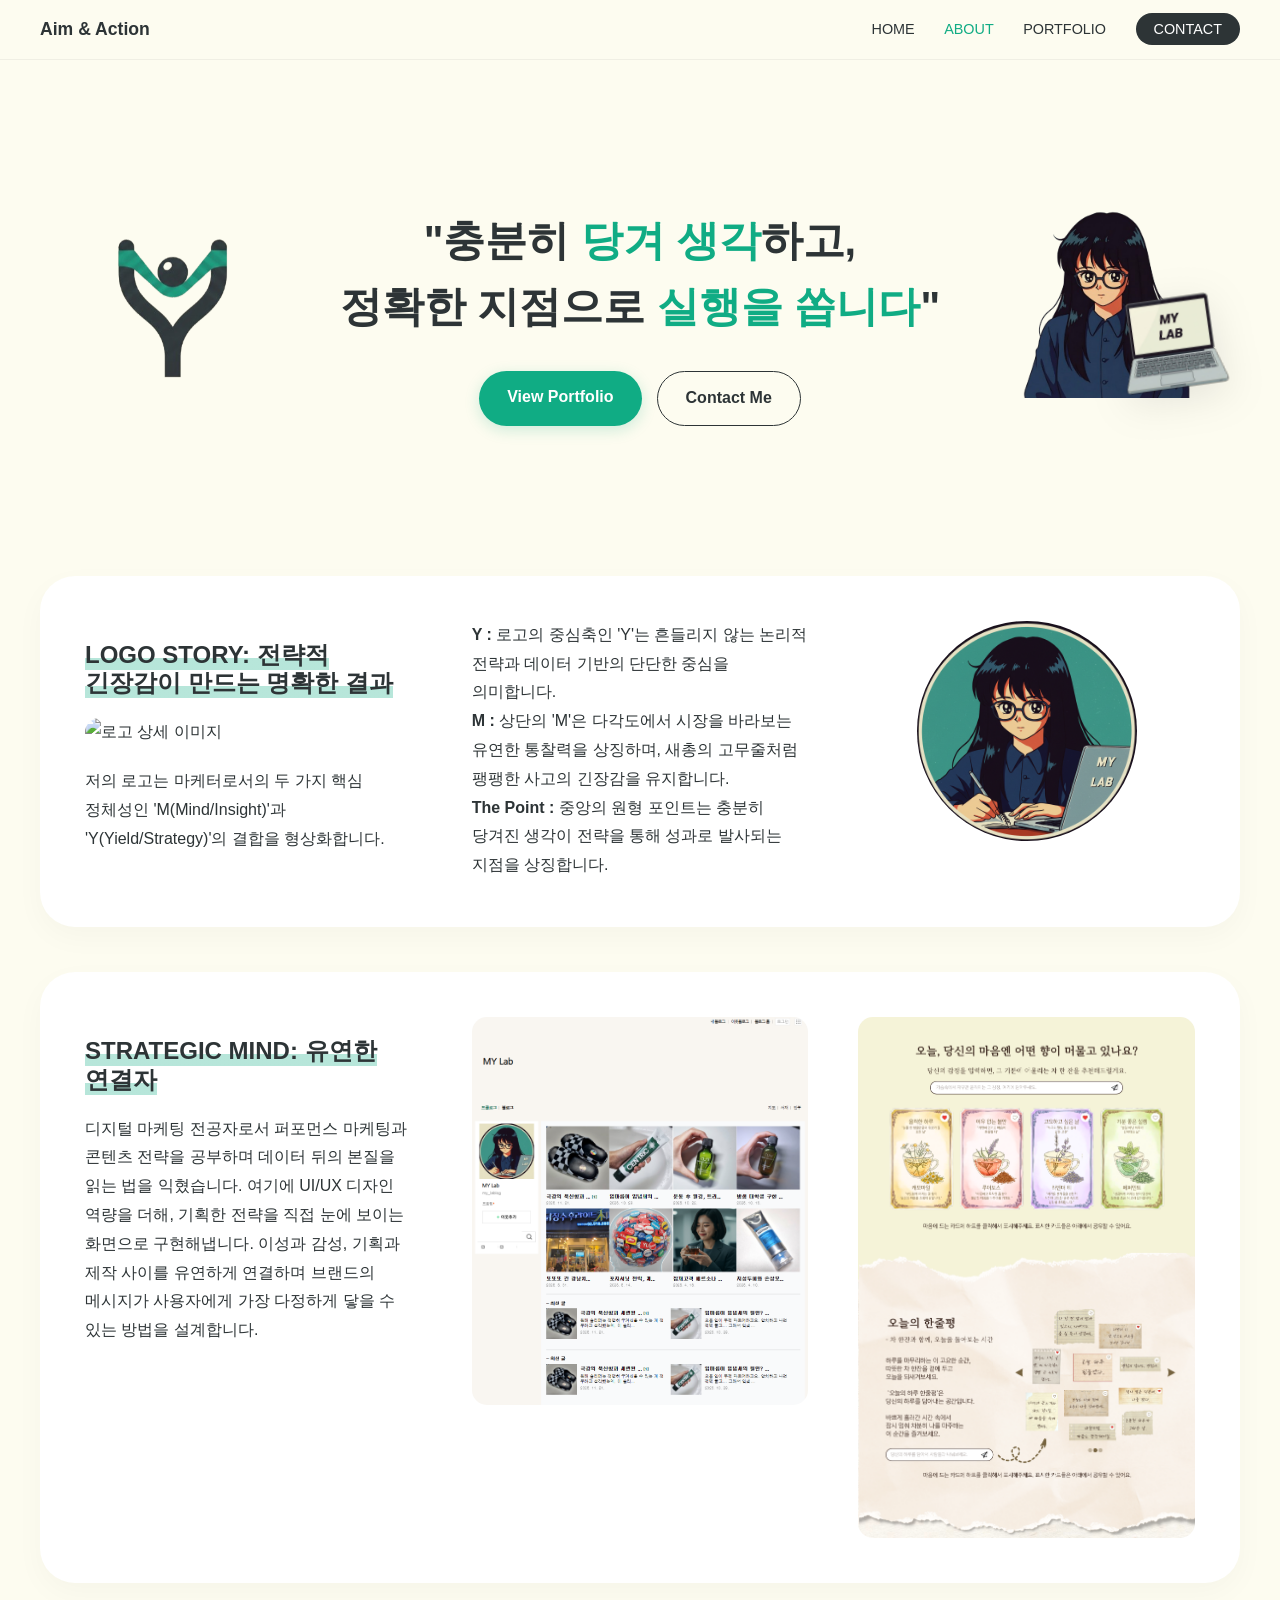
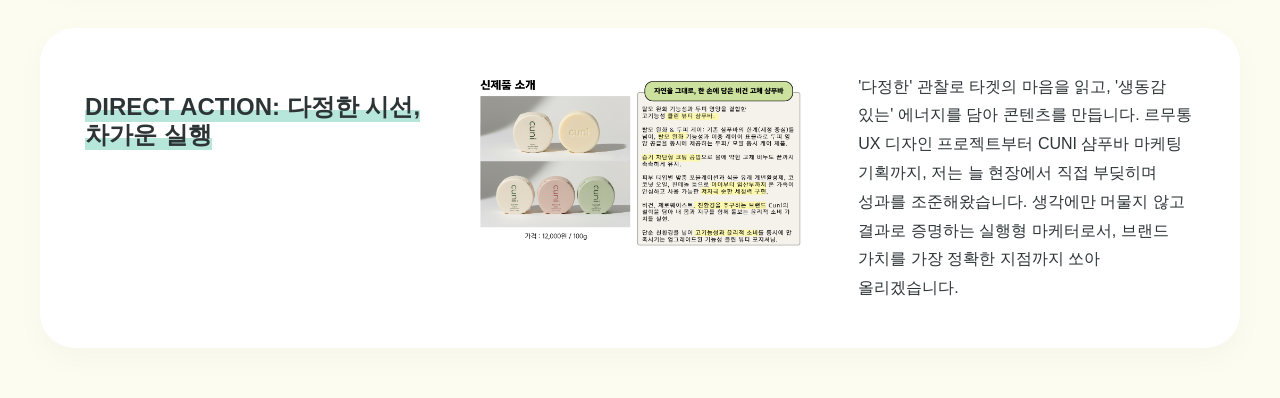
==== index.html @ 7dc122f6 "Add files via upload" ====
<!DOCTYPE html>
<html lang="ko">
<head>
    <meta charset="UTF-8">
    <meta name="viewport" content="width=device-width, initial-scale=1.0">
    <title>About | Aim & Action</title>
    <!-- Gmarket Sans & Pretendard 폰트 -->
    <link rel="stylesheet" as="style" crossorigin href="https://cdn.jsdelivr.net/gh/orioncactus/pretendard@v1.3.9/dist/web/static/pretendard.css" />
    <link href="css/style.css" rel="stylesheet">
</head>
<body>
    <div class="container">
        <!-- 상단 네비게이션: 정미연 님의 요청대로 로직 수정 -->
        <nav class="top-nav">
            <div class="nav-inner">
                <!-- 로고는 추후 메인페이지(index.html)와 연결 -->
                <a href="index.html" class="nav-logo">Aim & Action</a>
                <div class="nav-links">
                    <a href="index.html">HOME</a>
                    <a href="about.html" class="active">ABOUT</a> <!-- ABOUT 클릭 시 이 페이지로 연결 -->
                    <a href="#">PORTFOLIO</a>
                    <a href="#" class="nav-btn">CONTACT</a>
                </div>
            </div>
        </nav>

        <!-- 히어로 섹션: 2줄 구성 및 페르소나 박스 적용 -->
        <header class="hero-section">
            <div class="hero-inner">
                <div class="logo-area">
                    <img src="img/slingshot_logo.png" alt="Aim & Action Logo" class="shiny-logo">
                </div>
                
                <div class="main-copy">
                    <h1>
                        "충분히 <span class="point-color">당겨 생각</span>하고,<br>
                        정확한 지점으로 <span class="point-color nowrap">실행을 쏩니다</span>"
                    </h1>
                    <div class="hero-btns">
                        <a href="#" class="btn-primary">View Portfolio</a>
                        <a href="#" class="btn-secondary">Contact Me</a>
                    </div>
                </div>

                <div class="character-area">
                    <!-- 노트북 이탈 방지를 위해 캐릭터와 상자로 묶음 -->
                    <div class="persona-box">
                        <img src="img/my_character.png" alt="정미연 캐릭터" class="main-char">
                        <img src="img/my_lab_laptop.png" alt="MY Lab 노트북" class="laptop-deco wiggle-laptop">
                    </div>
                </div>
            </div>
        </header>

        <section>
            <div class="inner">
                <!-- 섹션 1: 로고 스토리 -->
                <div class="about-me">
                    <h2 class="logo"><span class="highlight">LOGO STORY: 전략적 긴장감이 만드는 명확한 결과</span></h2>
                    <img src="img/logo_detail.png" alt="로고 상세 이미지">
                    <p>
                        저의 로고는 마케터로서의 두 가지 핵심 정체성인 'M(Mind/Insight)'과 'Y(Yield/Strategy)'의 결합을 형상화합니다.<br><br>
                        <strong>Y :</strong> 로고의 중심축인 'Y'는 흔들리지 않는 논리적 전략과 데이터 기반의 단단한 중심을 의미합니다.<br>
                        <strong>M :</strong> 상단의 'M'은 다각도에서 시장을 바라보는 유연한 통찰력을 상징하며, 새총의 고무줄처럼 팽팽한 사고의 긴장감을 유지합니다.<br>
                        <strong>The Point :</strong> 중앙의 원형 포인트는 충분히 당겨진 생각이 전략을 통해 성과로 발사되는 지점을 상징합니다.
                    </p>
                    <img src="img/profileImage.png" alt="MIYEON JUNG" class="profile-round"> <!-- -->
                </div>

                <!-- 섹션 2: 직무 역량 -->
                <div class="about-me">
                    <h2 class="Strategy"><span class="highlight">STRATEGIC MIND: 유연한 연결자</span></h2>
                    <p>
                        디지털 마케팅 전공자로서 퍼포먼스 마케팅과 콘텐츠 전략을 공부하며 데이터 뒤의 본질을 읽는 법을 익혔습니다. 
                        여기에 UI/UX 디자인 역량을 더해, 기획한 전략을 직접 눈에 보이는 화면으로 구현해냅니다. 
                        이성과 감성, 기획과 제작 사이를 유연하게 연결하며 브랜드의 메시지가 사용자에게 가장 다정하게 닿을 수 있는 방법을 설계합니다.
                    </p>
                    <img src="img/marketing_work1.png" alt="마케팅 데이터 분석">
                    <img src="img/marketing_work2.png" alt="UI/UX 디자인 작업물">
                </div>

                <!-- 섹션 3: 실행형 마케터 -->
                <div class="about-me">
                    <h2 class="Action"><span class="highlight">DIRECT ACTION: 다정한 시선, 차가운 실행</span></h2>
                    <img src="img/action_illust.png" alt="실행형 마케터 이미지">
                    <p>
                        '다정한' 관찰로 타겟의 마음을 읽고, '생동감 있는' 에너지를 담아 콘텐츠를 만듭니다. 
                        르무통 UX 디자인 프로젝트부터 CUNI 샴푸바 마케팅 기획까지, 저는 늘 현장에서 직접 부딪히며 성과를 조준해왔습니다. 
                        생각에만 머물지 않고 결과로 증명하는 실행형 마케터로서, 브랜드 가치를 가장 정확한 지점까지 쏘아 올리겠습니다.
                    </p>
                </div>
            </div>
        </section>
    </div>
</body>
</html>
---- css/style.css ----
@charset "utf-8";

/* 폰트 및 컬러 변수 설정 */
:root {
    --warm-cream: #FDFCF0;
    --deep-obsidian: #2D3436;
    --deep-teal: #10AC84;
}

body {
    margin: 0;
    font-family: 'Pretendard', sans-serif;
    font-size: 1rem;
    line-height: 1.8rem;
    color: var(--deep-obsidian);
    background-color: var(--warm-cream);
    word-break: keep-all;
}

/* 상단 네비게이션 */
.top-nav {
    width: 100%;
    background-color: rgba(253, 252, 240, 0.9);
    backdrop-filter: blur(10px);
    position: fixed;
    top: 0;
    z-index: 100;
    padding: 15px 0;
    border-bottom: 1px solid rgba(0,0,0,0.05);
}

.nav-inner {
    max-width: 1200px;
    margin: auto;
    display: flex;
    justify-content: space-between;
    align-items: center;
    padding: 0 20px;
}

.nav-logo {
    font-family: 'GmarketSansMedium', sans-serif;
    font-weight: bold;
    font-size: 1.1rem;
    color: var(--deep-obsidian);
    text-decoration: none;
}

.nav-links a {
    text-decoration: none;
    color: var(--deep-obsidian);
    margin-left: 25px;
    font-size: 0.9rem;
    font-weight: 500;
}

.nav-links a:hover, .nav-links a.active { color: var(--deep-teal); }

.nav-btn {
    background-color: var(--deep-obsidian);
    color: #fff !important;
    padding: 8px 18px;
    border-radius: 50px;
}

/* 히어로 섹션 */
.hero-section {
    padding: 180px 0 100px;
    background-color: var(--warm-cream);
}

.hero-inner {
    max-width: 1200px;
    margin: auto;
    display: flex;
    align-items: center;
    justify-content: space-around;
}

.main-copy h1 {
    font-family: 'GmarketSansMedium', sans-serif;
    font-size: 2.6rem; 
    color: var(--deep-obsidian);
    line-height: 1.6;
    margin-bottom: 30px;
    text-align: center;
}

.point-color { color: var(--deep-teal); font-weight: 700; }
.nowrap { white-space: nowrap; }

/* 히어로 버튼 */
.hero-btns { display: flex; justify-content: center; gap: 15px; }
.btn-primary { background-color: var(--deep-teal); color: #fff; padding: 12px 28px; border-radius: 50px; text-decoration: none; font-weight: 600; box-shadow: 0 4px 15px rgba(16, 172, 132, 0.2); transition: 0.3s; }
.btn-primary:hover { transform: translateY(-3px); }
.btn-secondary { border: 1px solid var(--deep-obsidian); color: var(--deep-obsidian); padding: 12px 28px; border-radius: 50px; text-decoration: none; font-weight: 600; transition: 0.3s; }
.btn-secondary:hover { background-color: var(--deep-obsidian); color: #fff; }

/* 로고 반짝임 */
.shiny-logo { width: 200px; animation: shine 3s infinite ease-in-out; }
@keyframes shine {
    0%, 100% { filter: brightness(1) drop-shadow(0 0 0 rgba(16, 172, 132, 0)); }
    50% { filter: brightness(1.15) drop-shadow(0 0 12px rgba(16, 172, 132, 0.4)); }
}

/* 캐릭터 & 노트북 페르소나 박스 (이탈 방지) */
.persona-box {
    position: relative;
    display: inline-block;
}

.main-char {
    width: 200px;
    position: relative;
    z-index: 1;
    animation: float 3s infinite ease-in-out;
}

.laptop-deco {
    width: 120px;
    position: absolute;
    bottom: 5px;
    right: -25px; /* 캐릭터 기준 위치 고정 */
    z-index: 2; /* 캐릭터보다 앞으로 */
    transform: rotate(-8deg);
    filter: drop-shadow(0 10px 20px rgba(0,0,0,0.1));
}

.wiggle-laptop { animation: wiggle 2s infinite ease-in-out; }

@keyframes wiggle {
    0%, 100% { transform: rotate(-8deg) translateX(0); }
    25% { transform: rotate(-6deg) translateX(3px); }
    75% { transform: rotate(-10deg) translateX(-3px); }
}

@keyframes float {
    0%, 100% { transform: translateY(0); }
    50% { transform: translateY(-8px); }
}

/* 본문 영역 */
section .inner { max-width: 1200px; margin: 50px auto; padding: 0 20px; }
section .inner .about-me {
    background-color: #ffffff;
    padding: 45px;
    margin-bottom: 45px;
    border-radius: 35px;
    box-shadow: 0 10px 30px rgba(0,0,0,0.03);
    column-count: 3;
    column-gap: 50px;
    column-fill: balance;
}

section .inner .about-me h2 .highlight {
    display: inline;
    background: linear-gradient(180deg, transparent 60%, rgba(16, 172, 132, 0.3) 60%);
    box-decoration-break: clone;
    -webkit-box-decoration-break: clone;
    padding: 2px 0;
}

section .inner .about-me img { width: 100%; display: block; margin-bottom: 20px; border-radius: 15px; break-inside: avoid; transition: 0.3s; }
section .inner .about-me img:hover { transform: translateY(-5px); }
.profile-round { border-radius: 50% !important; width: 220px !important; margin: auto; display: block; }

/* 반응형 */
@media(max-width: 1024px) {
    .hero-inner { flex-direction: column; text-align: center; gap: 40px; }
    .nav-links { display: none; }
    section .inner .about-me { column-count: 2; }
    .main-copy h1 { font-size: 2rem; }
}
@media(max-width: 768px) { section .inner .about-me { column-count: 1; } }
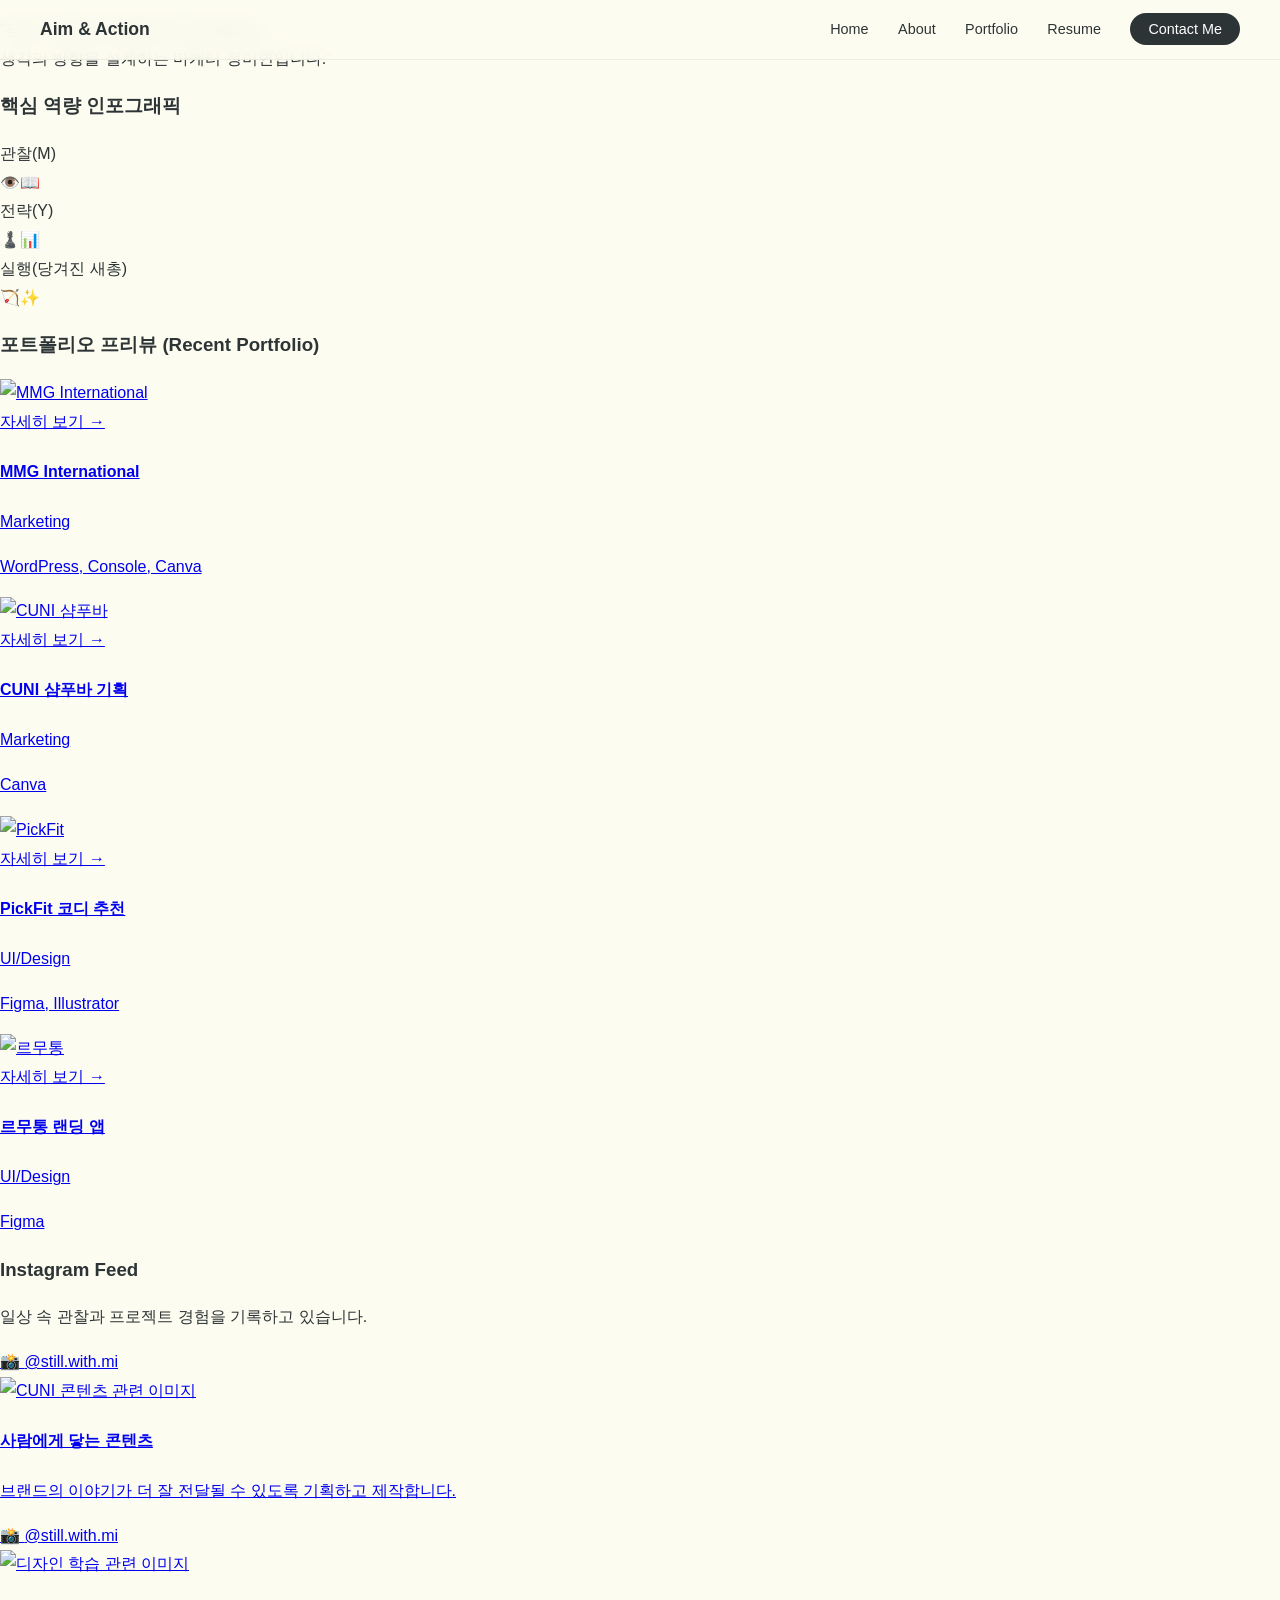
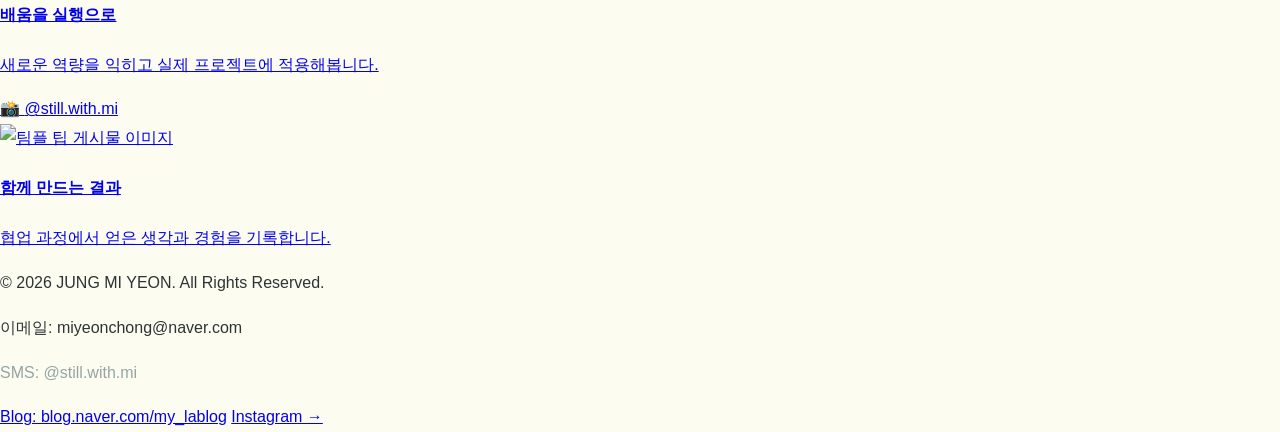
==== commit 7f118443: "Update index.html" ====
--- a/index.html
+++ b/index.html
@@ -3,94 +3,193 @@
 <head>
     <meta charset="UTF-8">
     <meta name="viewport" content="width=device-width, initial-scale=1.0">
-    <title>About | Aim & Action</title>
-    <!-- Gmarket Sans & Pretendard 폰트 -->
+    <title>Home | Aim & Action</title>
     <link rel="stylesheet" as="style" crossorigin href="https://cdn.jsdelivr.net/gh/orioncactus/pretendard@v1.3.9/dist/web/static/pretendard.css" />
     <link href="css/style.css" rel="stylesheet">
 </head>
 <body>
     <div class="container">
-        <!-- 상단 네비게이션: 정미연 님의 요청대로 로직 수정 -->
-        <nav class="top-nav">
-            <div class="nav-inner">
-                <!-- 로고는 추후 메인페이지(index.html)와 연결 -->
-                <a href="index.html" class="nav-logo">Aim & Action</a>
-                <div class="nav-links">
-                    <a href="index.html">HOME</a>
-                    <a href="about.html" class="active">ABOUT</a> <!-- ABOUT 클릭 시 이 페이지로 연결 -->
-                    <a href="#">PORTFOLIO</a>
-                    <a href="#" class="nav-btn">CONTACT</a>
+        <!-- 글로벌 헤더 (독립 페이지 연결형 GNB) -->
+        <header class="global-header">
+            <nav class="top-nav">
+                <div class="nav-inner">
+                    <a href="index.html" class="nav-logo">Aim & Action</a>
+                    <!-- 수정된 내비게이션 바 링크 구조 -->
+                    <div class="nav-links">
+                        <a href="index.html">Home</a>
+                        <a href="about.html">About</a>
+                        <!-- [수정] 메인 앵커를 떼어내고 독립 포트폴리오 아카이브 페이지로 정밀 유도 -->
+                        <a href="portfolio.html">Portfolio</a>
+                        <a href="resume.html">Resume</a>
+                        <a href="https://www.instagram.com/still.with.mi/" target="_blank" class="nav-btn">Contact Me</a>
+                    </div>
                 </div>
+            </nav>
+        </header>
+
+        <!-- 3D 입체 조준경 히어로 섹션 -->
+        <section class="main-hero">
+            <div class="bg-slingshot-deco">
+                <div class="aim-grid-matrix"></div> 
+                <div class="aim-target-line"></div> 
+                <div class="slingshot-vector"></div> 
+                <div class="focus-glow-point"></div> 
             </div>
-        </nav>
+            
+            <div class="main-hero-inner">
+                <p class="hero-quote">
+                    “깊게 고민하고 <span class="highlight-teal">정확하게</span> 쏘아 올리는,<br>
+                    생각의 <span class="highlight-teal">방향</span>을 <span class="highlight-teal">설계</span>하는 마케터 <span class="highlight-teal">정미연</span>입니다.”
+                </p>
+            </div>
+        </section>
 
-        <!-- 히어로 섹션: 2줄 구성 및 페르소나 박스 적용 -->
-        <header class="hero-section">
-            <div class="hero-inner">
-                <div class="logo-area">
-                    <img src="img/slingshot_logo.png" alt="Aim & Action Logo" class="shiny-logo">
-                </div>
+        <main class="main-sections-wrapper">
+            <div class="inner">
                 
-                <div class="main-copy">
-                    <h1>
-                        "충분히 <span class="point-color">당겨 생각</span>하고,<br>
-                        정확한 지점으로 <span class="point-color nowrap">실행을 쏩니다</span>"
-                    </h1>
-                    <div class="hero-btns">
-                        <a href="#" class="btn-primary">View Portfolio</a>
-                        <a href="#" class="btn-secondary">Contact Me</a>
+                <!-- 핵심 역량 인포그래픽 -->
+                <div class="main-card-section">
+                    <h3 class="section-title">핵심 역량 인포그래픽</h3>
+                    <div class="grid-3-col">
+                        <div class="info-card">
+                            <span class="card-tag">관찰(M)</span>
+                            <div class="card-icon-placeholder">
+                                <img src="img/icon_obs.png" alt="관찰 아이콘" onerror="this.style.display='none'">👁️📖
+                            </div>
+                        </div>
+                        <div class="info-card">
+                            <span class="card-tag">전략(Y)</span>
+                            <div class="card-icon-placeholder">
+                                <img src="img/icon_strat.png" alt="전략 아이콘" onerror="this.style.display='none'">♟️📊
+                            </div>
+                        </div>
+                        <div class="info-card">
+                            <span class="card-tag">실행(당겨진 새총)</span>
+                            <div class="card-icon-placeholder">
+                                <img src="img/icon_act.png" alt="실행 아이콘" onerror="this.style.display='none'">🏹✨
+                            </div>
+                        </div>
                     </div>
                 </div>
 
-                <div class="character-area">
-                    <!-- 노트북 이탈 방지를 위해 캐릭터와 상자로 묶음 -->
-                    <div class="persona-box">
-                        <img src="img/my_character.png" alt="정미연 캐릭터" class="main-char">
-                        <img src="img/my_lab_laptop.png" alt="MY Lab 노트북" class="laptop-deco wiggle-laptop">
+                <div class="main-card-section" id="portfolio">
+                    <h3 class="section-title">포트폴리오 프리뷰 (Recent Portfolio)</h3>
+                    <div class="grid-4-col">
+                        
+                        <a href="portfolio.html" class="portfolio-thumb-card">
+                            <div class="img-box">
+                                <img src="img/portfolio_mmg.png" alt="MMG International">
+                                <div class="hover-overlay"><span class="overlay-keywords">자세히 보기 →</span></div>
+                            </div>
+                            <h4>MMG International</h4>
+                            <span class="work-tag">Marketing</span>
+                            <p class="tool-desc">WordPress, Console, Canva</p>
+                        </a>
+                        
+                        <a href="portfolio.html" class="portfolio-thumb-card">
+                            <div class="img-box">
+                                <img src="img/portfolio_cuni_bar.png" alt="CUNI 샴푸바">
+                                <div class="hover-overlay"><span class="overlay-keywords">자세히 보기 →</span></div>
+                            </div>
+                            <h4>CUNI 샴푸바 기획</h4>
+                            <span class="work-tag">Marketing</span>
+                            <p class="tool-desc">Canva</p>
+                        </a>
+                        
+                        <a href="portfolio.html" class="portfolio-thumb-card">
+                            <div class="img-box">
+                                <img src="img/portfolio_pickfit.png" alt="PickFit">
+                                <div class="hover-overlay"><span class="overlay-keywords">자세히 보기 →</span></div>
+                            </div>
+                            <h4>PickFit 코디 추천</h4>
+                            <span class="work-tag">UI/Design</span>
+                            <p class="tool-desc">Figma, Illustrator</p>
+                        </a>
+                        
+                        <a href="portfolio.html" class="portfolio-thumb-card">
+                            <div class="img-box">
+                                <img src="img/portfolio_lemouton.png" alt="르무통">
+                                <div class="hover-overlay"><span class="overlay-keywords">자세히 보기 →</span></div>
+                            </div>
+                            <h4>르무통 랜딩 앱</h4>
+                            <span class="work-tag">UI/Design</span>
+                            <p class="tool-desc">Figma</p>
+                        </a>
+                    </div>
+                </div>
+
+                <!-- 소셜 상호작용 -->
+                <!-- ==========================================
+                     Instagram Feed (소셜 상호작용 큐레이션)
+                     ========================================== -->
+                <div class="main-card-section instagram-feed-section">
+                    <h3 class="section-title">Instagram Feed</h3>
+                    <p class="section-intro-text">일상 속 관찰과 프로젝트 경험을 기록하고 있습니다.</p>
+                    
+                    <div class="grid-3-col instagram-cards-container">
+                        
+                        <!-- [Card 1] 사람에게 닿는 콘텐츠 -->
+                        <a href="https://www.instagram.com/still.with.mi/" target="_blank" class="instagram-curation-card">
+                            <div class="insta-card-header">
+                                <span class="insta-badge-icon">📸</span>
+                                <span class="insta-user-handle">@still.with.mi</span>
+                            </div>
+                            <div class="insta-img-box">
+                                <img src="img/insta_feed1.png" alt="CUNI 콘텐츠 관련 이미지">
+                            </div>
+                            <div class="insta-card-body">
+                                <h4>사람에게 닿는 콘텐츠</h4>
+                                <p>브랜드의 이야기가 더 잘 전달될 수 있도록 기획하고 제작합니다.</p>
+                            </div>
+                        </a>
+                        
+                        <!-- [Card 2] 배움을 실행으로 -->
+                        <a href="https://www.instagram.com/still.with.mi/" target="_blank" class="instagram-curation-card">
+                            <div class="insta-card-header">
+                                <span class="insta-badge-icon">📸</span>
+                                <span class="insta-user-handle">@still.with.mi</span>
+                            </div>
+                            <div class="insta-img-box">
+                                <img src="img/insta_feed2.png" alt="디자인 학습 관련 이미지">
+                            </div>
+                            <div class="insta-card-body">
+                                <h4>배움을 실행으로</h4>
+                                <p>새로운 역량을 익히고 실제 프로젝트에 적용해봅니다.</p>
+                            </div>
+                        </a>
+                        
+                        <!-- [Card 3] 함께 만드는 결과 -->
+                        <a href="https://www.instagram.com/still.with.mi/" target="_blank" class="instagram-curation-card">
+                            <div class="insta-card-header">
+                                <span class="insta-badge-icon">📸</span>
+                                <span class="insta-user-handle">@still.with.mi</span>
+                            </div>
+                            <div class="insta-img-box">
+                                <img src="img/insta_feed3.png" alt="팀플 팁 게시물 이미지">
+                            </div>
+                            <div class="insta-card-body">
+                                <h4>함께 만드는 결과</h4>
+                                <p>협업 과정에서 얻은 생각과 경험을 기록합니다.</p>
+                            </div>
+                        </a>
+                        
                     </div>
                 </div>
             </div>
-        </header>
-
-        <section>
-            <div class="inner">
-                <!-- 섹션 1: 로고 스토리 -->
-                <div class="about-me">
-                    <h2 class="logo"><span class="highlight">LOGO STORY: 전략적 긴장감이 만드는 명확한 결과</span></h2>
-                    <img src="img/logo_detail.png" alt="로고 상세 이미지">
-                    <p>
-                        저의 로고는 마케터로서의 두 가지 핵심 정체성인 'M(Mind/Insight)'과 'Y(Yield/Strategy)'의 결합을 형상화합니다.<br><br>
-                        <strong>Y :</strong> 로고의 중심축인 'Y'는 흔들리지 않는 논리적 전략과 데이터 기반의 단단한 중심을 의미합니다.<br>
-                        <strong>M :</strong> 상단의 'M'은 다각도에서 시장을 바라보는 유연한 통찰력을 상징하며, 새총의 고무줄처럼 팽팽한 사고의 긴장감을 유지합니다.<br>
-                        <strong>The Point :</strong> 중앙의 원형 포인트는 충분히 당겨진 생각이 전략을 통해 성과로 발사되는 지점을 상징합니다.
-                    </p>
-                    <img src="img/profileImage.png" alt="MIYEON JUNG" class="profile-round"> <!-- -->
+        <!-- 글로벌 푸터 -->
+        <footer class="global-footer" id="footer">
+            <div class="footer-inner">
+                <div class="footer-info">
+                    <p class="copyright">&copy; 2026 JUNG MI YEON. All Rights Reserved.</p>
+                    <p class="email-text">이메일: miyeonchong@naver.com</p>
+                    <p class="email-text" style="margin-top: 4px; color: #95a5a6;">SMS: @still.with.mi</p>
                 </div>
-
-                <!-- 섹션 2: 직무 역량 -->
-                <div class="about-me">
-                    <h2 class="Strategy"><span class="highlight">STRATEGIC MIND: 유연한 연결자</span></h2>
-                    <p>
-                        디지털 마케팅 전공자로서 퍼포먼스 마케팅과 콘텐츠 전략을 공부하며 데이터 뒤의 본질을 읽는 법을 익혔습니다. 
-                        여기에 UI/UX 디자인 역량을 더해, 기획한 전략을 직접 눈에 보이는 화면으로 구현해냅니다. 
-                        이성과 감성, 기획과 제작 사이를 유연하게 연결하며 브랜드의 메시지가 사용자에게 가장 다정하게 닿을 수 있는 방법을 설계합니다.
-                    </p>
-                    <img src="img/marketing_work1.png" alt="마케팅 데이터 분석">
-                    <img src="img/marketing_work2.png" alt="UI/UX 디자인 작업물">
-                </div>
-
-                <!-- 섹션 3: 실행형 마케터 -->
-                <div class="about-me">
-                    <h2 class="Action"><span class="highlight">DIRECT ACTION: 다정한 시선, 차가운 실행</span></h2>
-                    <img src="img/action_illust.png" alt="실행형 마케터 이미지">
-                    <p>
-                        '다정한' 관찰로 타겟의 마음을 읽고, '생동감 있는' 에너지를 담아 콘텐츠를 만듭니다. 
-                        르무통 UX 디자인 프로젝트부터 CUNI 샴푸바 마케팅 기획까지, 저는 늘 현장에서 직접 부딪히며 성과를 조준해왔습니다. 
-                        생각에만 머물지 않고 결과로 증명하는 실행형 마케터로서, 브랜드 가치를 가장 정확한 지점까지 쏘아 올리겠습니다.
-                    </p>
+                <div class="footer-sns">
+                    <a href="https://blog.naver.com/my_lablog" target="_blank" class="blog-link">Blog: blog.naver.com/my_lablog</a>
+                    <a href="https://www.instagram.com/still.with.mi/" target="_blank" class="instagram-link">Instagram →</a>
                 </div>
             </div>
-        </section>
+        </footer>
     </div>
 </body>
-</html>+</html>
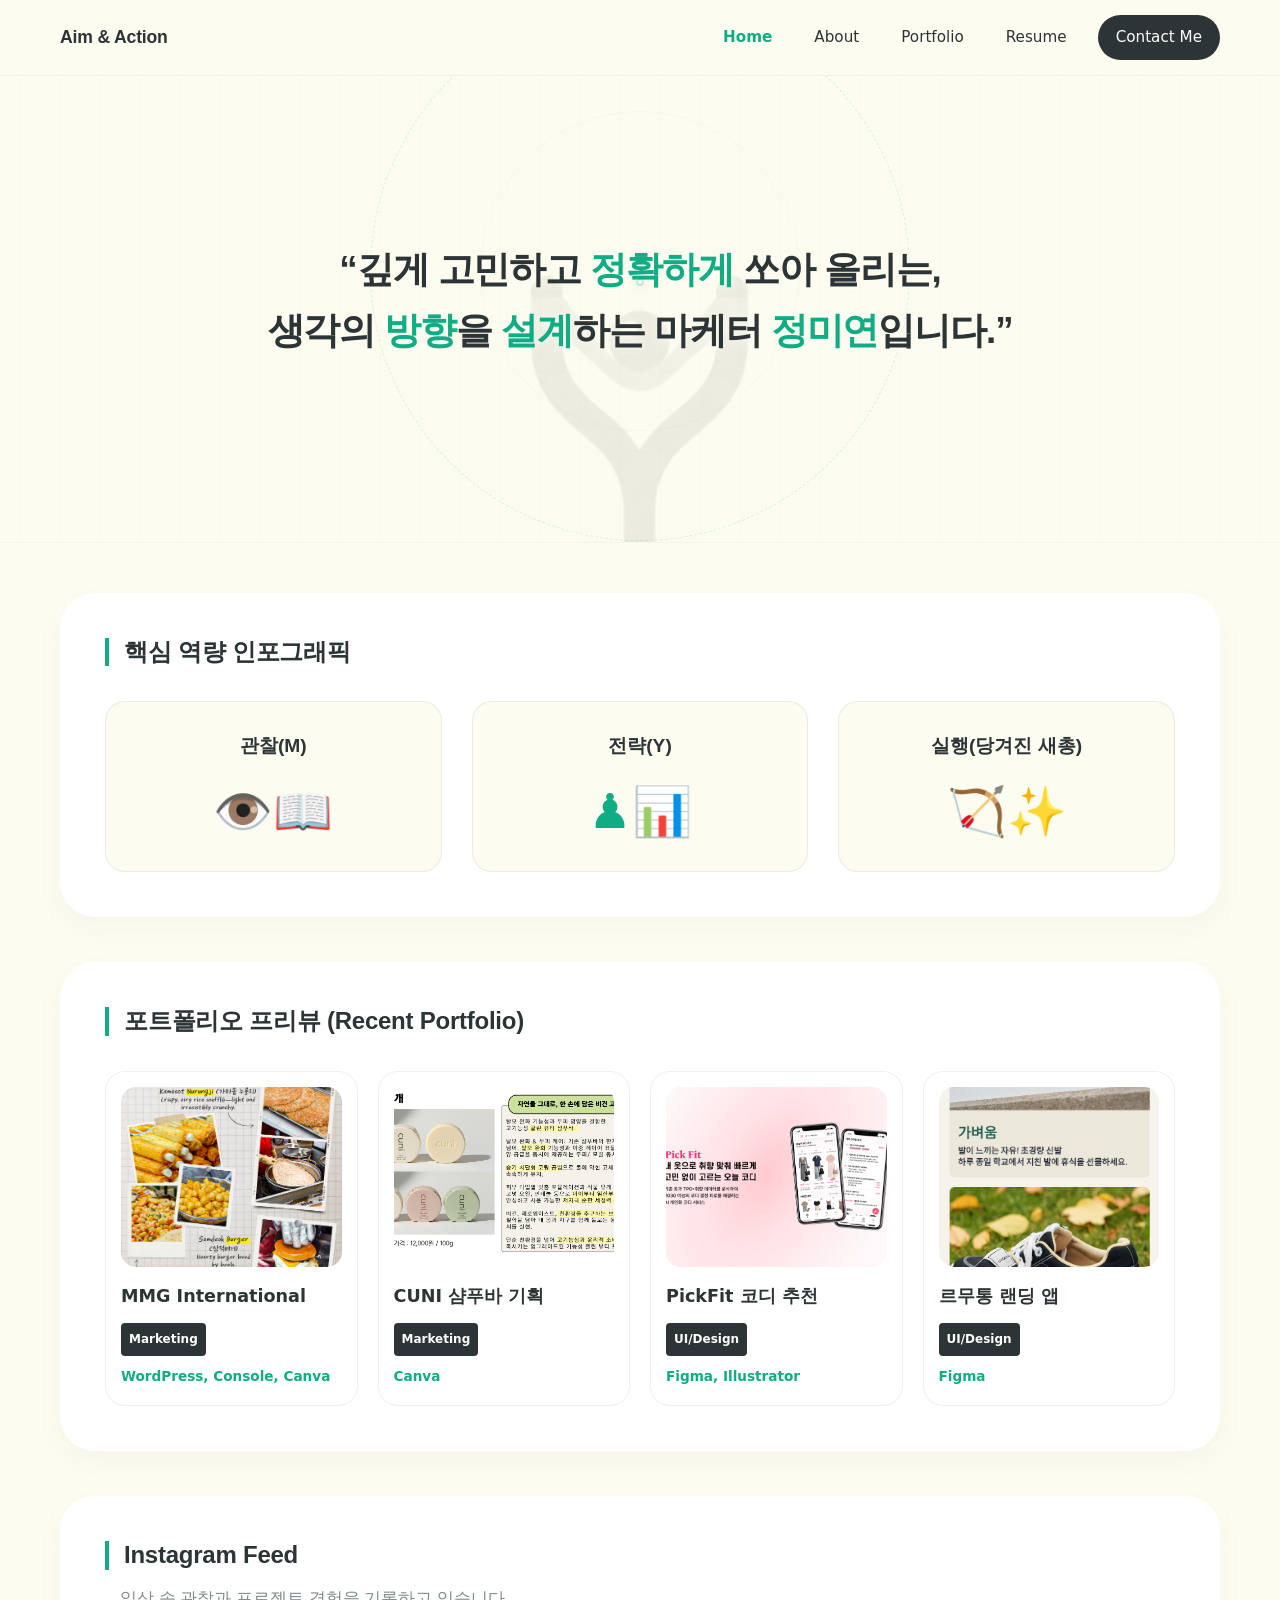
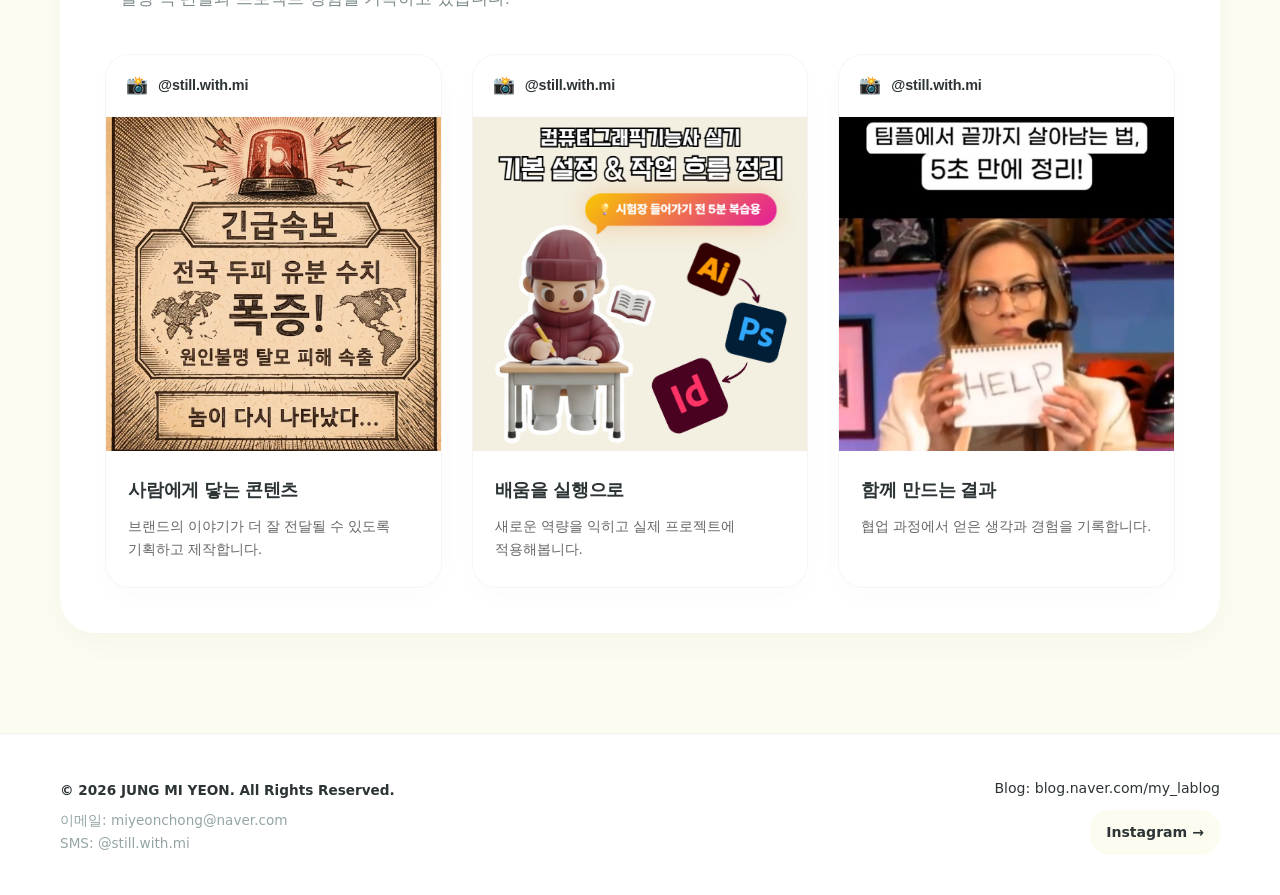
==== commit 8437329d: "Update index.html" ====
--- a/index.html
+++ b/index.html
@@ -16,7 +16,7 @@
                     <a href="index.html" class="nav-logo">Aim & Action</a>
                     <!-- 수정된 내비게이션 바 링크 구조 -->
                     <div class="nav-links">
-                        <a href="index.html">Home</a>
+                        <a href="index.html"class="active">Home</a>
                         <a href="about.html">About</a>
                         <!-- [수정] 메인 앵커를 떼어내고 독립 포트폴리오 아카이브 페이지로 정밀 유도 -->
                         <a href="portfolio.html">Portfolio</a>
--- a/css/style.css
+++ b/css/style.css
@@ -1,6 +1,36 @@
 @charset "utf-8";
 
-/* 폰트 및 컬러 변수 설정 */
+/* ==========================================
+   웹폰트 브라우저 안전 로드 정의 및 스무스 스크롤 조준
+   ========================================== */
+html {
+    scroll-behavior: smooth; /* GNB 클릭 시 부드럽게 슥 스크롤 되는 트렌디 효과 */
+    overflow-y: scroll; /* 페이지 이동 시 스크롤바 유무로 화면 너비가 덜컹거리는 것 원천 차단 */
+}
+
+/* 글로벌 박스 모델 고정 (페이지 크기 불일치 현상 완벽 버그 해결) */
+html, body {
+    box-sizing: border-box;
+}
+*, *:before, *::after {
+    box-sizing: inherit;
+}
+
+@font-face {
+    font-family: 'GmarketSansMedium';
+    src: url('https://fastly.jsdelivr.net/gh/projectnoonnu/noonfonts_one@1.0/GmarketSansMedium.woff') format('woff');
+    font-weight: 500;
+    font-style: normal;
+}
+
+@font-face {
+    font-family: 'GmarketSansBold';
+    src: url('https://fastly.jsdelivr.net/gh/projectnoonnu/noonfonts_one@1.0/GmarketSansBold.woff') format('woff');
+    font-weight: 800;
+    font-style: normal;
+}
+
+/* 컬러 변수 설정 */
 :root {
     --warm-cream: #FDFCF0;
     --deep-obsidian: #2D3436;
@@ -9,7 +39,7 @@
 
 body {
     margin: 0;
-    font-family: 'Pretendard', sans-serif;
+    font-family: 'Pretendard', -apple-system, BlinkMacSystemFont, system-ui, Roboto, sans-serif;
     font-size: 1rem;
     line-height: 1.8rem;
     color: var(--deep-obsidian);
@@ -17,16 +47,25 @@
     word-break: keep-all;
 }
 
-/* 상단 네비게이션 */
+/* ==========================================
+   공통 상단 네비게이션 바 (ABOUT & MAIN 공통)
+   ========================================== */
+.global-header {
+    width: 100%;
+}
+
 .top-nav {
     width: 100%;
     background-color: rgba(253, 252, 240, 0.9);
     backdrop-filter: blur(10px);
+    -webkit-backdrop-filter: blur(10px);
     position: fixed;
     top: 0;
-    z-index: 100;
+    left: 0;
+    z-index: 1000;
     padding: 15px 0;
-    border-bottom: 1px solid rgba(0,0,0,0.05);
+    border-bottom: 1px solid rgba(0, 0, 0, 0.05);
+    box-sizing: border-box;
 }
 
 .nav-inner {
@@ -36,6 +75,7 @@
     justify-content: space-between;
     align-items: center;
     padding: 0 20px;
+    box-sizing: border-box;
 }
 
 .nav-logo {
@@ -44,26 +84,96 @@
     font-size: 1.1rem;
     color: var(--deep-obsidian);
     text-decoration: none;
+    letter-spacing: -0.01em;
+}
+
+.nav-links {
+    display: flex;
+    align-items: center;
+    gap: 10px;
 }
 
 .nav-links a {
     text-decoration: none;
     color: var(--deep-obsidian);
-    margin-left: 25px;
-    font-size: 0.9rem;
     font-weight: 500;
-}
-
-.nav-links a:hover, .nav-links a.active { color: var(--deep-teal); }
-
-.nav-btn {
+    padding: 8px 16px;
+    font-size: 0.95rem;
+    transition: color 0.3s ease, font-weight 0.2s ease;
+}
+
+.nav-links a:hover, 
+.nav-links a.active { 
+    color: var(--deep-teal); 
+    font-weight: 700;
+}
+
+.nav-links .nav-btn {
     background-color: var(--deep-obsidian);
-    color: #fff !important;
+    color: #ffffff;
     padding: 8px 18px;
     border-radius: 50px;
-}
-
-/* 히어로 섹션 */
+    transition: background-color 0.3s ease, transform 0.2s ease, color 0.3s ease;
+    margin-left: 5px;
+}
+
+.nav-links .nav-btn:hover {
+    background-color: var(--deep-teal);
+    color: #ffffff;
+    transform: translateY(-2px);
+}
+
+/* ==========================================
+   공통 히어로 및 본문 버튼 디자인 시스템
+   ========================================== */
+.hero-btns { 
+    display: flex; 
+    justify-content: center; 
+    gap: 15px; 
+    margin-top: 10px;
+}
+
+.btn-primary, 
+.btn-secondary { 
+    display: inline-block;
+    padding: 12px 28px; 
+    border-radius: 50px; 
+    text-decoration: none !important; 
+    font-weight: 600; 
+    font-size: 0.95rem;
+    transition: all 0.3s cubic-bezier(0.25, 0.46, 0.45, 0.94); 
+    box-sizing: border-box;
+    text-align: center;
+}
+
+.btn-primary { 
+    background-color: var(--deep-teal) !important; 
+    color: #ffffff !important; 
+    box-shadow: 0 4px 15px rgba(16, 172, 132, 0.2); 
+}
+
+.btn-primary:hover { 
+    transform: translateY(-3px); 
+    box-shadow: 0 6px 20px rgba(16, 172, 132, 0.35); 
+    background-color: var(--deep-obsidian) !important; 
+}
+
+.btn-secondary { 
+    border: 1px solid var(--deep-obsidian) !important; 
+    color: var(--deep-obsidian) !important; 
+    background-color: transparent !important;
+}
+
+.btn-secondary:hover { 
+    background-color: var(--deep-obsidian) !important; 
+    color: #ffffff !important; 
+    transform: translateY(-3px);
+    box-shadow: 0 6px 15px rgba(45, 52, 54, 0.1);
+}
+
+/* ==========================================
+   ABOUT 페이지 전용 히어로 섹션 (보존)
+   ========================================== */
 .hero-section {
     padding: 180px 0 100px;
     background-color: var(--warm-cream);
@@ -86,89 +196,1296 @@
     text-align: center;
 }
 
-.point-color { color: var(--deep-teal); font-weight: 700; }
-.nowrap { white-space: nowrap; }
-
-/* 히어로 버튼 */
-.hero-btns { display: flex; justify-content: center; gap: 15px; }
-.btn-primary { background-color: var(--deep-teal); color: #fff; padding: 12px 28px; border-radius: 50px; text-decoration: none; font-weight: 600; box-shadow: 0 4px 15px rgba(16, 172, 132, 0.2); transition: 0.3s; }
-.btn-primary:hover { transform: translateY(-3px); }
-.btn-secondary { border: 1px solid var(--deep-obsidian); color: var(--deep-obsidian); padding: 12px 28px; border-radius: 50px; text-decoration: none; font-weight: 600; transition: 0.3s; }
-.btn-secondary:hover { background-color: var(--deep-obsidian); color: #fff; }
-
-/* 로고 반짝임 */
 .shiny-logo { width: 200px; animation: shine 3s infinite ease-in-out; }
 @keyframes shine {
     0%, 100% { filter: brightness(1) drop-shadow(0 0 0 rgba(16, 172, 132, 0)); }
     50% { filter: brightness(1.15) drop-shadow(0 0 12px rgba(16, 172, 132, 0.4)); }
 }
 
-/* 캐릭터 & 노트북 페르소나 박스 (이탈 방지) */
-.persona-box {
+.persona-box { position: relative; display: inline-block; }
+.main-char { width: 200px; position: relative; z-index: 1; animation: float 3s infinite ease-in-out; }
+.laptop-deco { width: 120px; position: absolute; bottom: 5px; right: -25px; z-index: 2; transform: rotate(-8deg); filter: drop-shadow(0 10px 20px rgba(0,0,0,0.1)); }
+.wiggle-laptop { animation: wiggle 2s infinite ease-in-out; }
+@keyframes wiggle { 0%, 100% { transform: rotate(-8deg) translateX(0); } 25% { transform: rotate(-6deg) translateX(3px); } 75% { transform: rotate(-10deg) translateX(-3px); } }
+@keyframes float { 0%, 100% { transform: translateY(0); } 50% { transform: translateY(-8px); } }
+
+/* ==========================================
+   MAIN(HOME) 페이지 전용 동적 히어로 섹션 (보존)
+   ========================================== */
+.main-hero {
+    padding: 240px 20px 180px 20px; 
+    background-color: var(--warm-cream);
+    text-align: center;
     position: relative;
-    display: inline-block;
-}
-
-.main-char {
-    width: 200px;
+    overflow: hidden;
+    border-bottom: 1px solid rgba(45, 52, 54, 0.03);
+    perspective: 1000px; 
+}
+
+.main-hero-inner {
+    max-width: 1000px;
+    margin: auto;
     position: relative;
-    z-index: 1;
-    animation: float 3s infinite ease-in-out;
-}
-
-.laptop-deco {
-    width: 120px;
+    z-index: 10;
+}
+
+.hero-quote {
+    font-family: 'GmarketSansBold', 'GmarketSansMedium', sans-serif;
+    font-size: 2.3rem; 
+    line-height: 3.8rem;
+    color: var(--deep-obsidian);
+    font-weight: 800; 
+    letter-spacing: -0.03em;
+    margin: 0;
+    text-shadow: 0 2px 10px rgba(253, 252, 240, 0.8);
+}
+
+.hero-quote .highlight-teal { color: var(--deep-teal); font-weight: 900; }
+
+.bg-slingshot-deco {
     position: absolute;
-    bottom: 5px;
-    right: -25px; /* 캐릭터 기준 위치 고정 */
-    z-index: 2; /* 캐릭터보다 앞으로 */
-    transform: rotate(-8deg);
-    filter: drop-shadow(0 10px 20px rgba(0,0,0,0.1));
-}
-
-.wiggle-laptop { animation: wiggle 2s infinite ease-in-out; }
-
-@keyframes wiggle {
-    0%, 100% { transform: rotate(-8deg) translateX(0); }
-    25% { transform: rotate(-6deg) translateX(3px); }
-    75% { transform: rotate(-10deg) translateX(-3px); }
-}
-
-@keyframes float {
-    0%, 100% { transform: translateY(0); }
-    50% { transform: translateY(-8px); }
-}
-
-/* 본문 영역 */
-section .inner { max-width: 1200px; margin: 50px auto; padding: 0 20px; }
-section .inner .about-me {
+    top: 0; left: 0; width: 100%; height: 100%;
+    z-index: 1; pointer-events: none;
+    transition: transform 0.6s cubic-bezier(0.25, 0.46, 0.45, 0.94);
+}
+
+.main-hero:hover .bg-slingshot-deco { transform: scale(1.03) rotate(0.5deg); }
+.aim-grid-matrix { position: absolute; top: 0; left: 0; width: 100%; height: 100%; background-image: linear-gradient(rgba(16, 172, 132, 0.02) 1px, transparent 1px), linear-gradient(90deg, rgba(16, 172, 132, 0.02) 1px, transparent 1px); background-size: 40px 40px; background-position: center; }
+.aim-target-line { position: absolute; top: 50%; left: 50%; transform: translate(-50%, -50%); width: 540px; height: 540px; border: 1px dashed rgba(16, 172, 132, 0.15); border-radius: 50%; animation: targetPulse 6s infinite linear; }
+.aim-target-line::before { content: ''; position: absolute; top: 50%; left: 50%; width: 320px; height: 320px; border: 1px solid rgba(16, 172, 132, 0.04); border-radius: 50%; transform: translate(-50%, -50%); }
+.slingshot-vector { position: absolute; bottom: -40px; left: 50%; transform: translateX(-50%); width: 400px; height: 100%; background-image: url('../img/slingshot_logo.png'); background-size: contain; background-repeat: no-repeat; background-position: bottom center; opacity: 0.08; filter: grayscale(100%); transition: all 0.5s ease; }
+.main-hero:hover .slingshot-vector { opacity: 0.12; transform: translateX(-50%) translateY(8px) scale(0.97); }
+
+.main-hero::after {
+    content: ''; position: absolute; top: 52%; left: 50%; transform: translate(-50%, -50%); width: 8px; height: 8px; background-color: #ffffff; border: 2px solid var(--deep-teal); border-radius: 50%; box-shadow: 0 0 12px rgba(16, 172, 132, 0.6); opacity: 0.3; z-index: 2;
+}
+@keyframes targetPulse { 0% { transform: translate(-50%, -50%) rotate(0deg); } 100% { transform: translate(-50%, -50%) rotate(360deg); } }
+
+/* ==========================================
+   본문 콘텐츠 영역 및 스크롤 마진 보정 (보존)
+   ========================================== */
+.main-content .inner,
+.main-sections-wrapper .inner { 
+    max-width: 1200px; 
+    margin: 50px auto; 
+    padding: 0 20px; 
+}
+
+.main-card-section,
+#resume,
+.resume-section-box {
+    scroll-margin-top: 100px; 
+}
+
+.main-content .about-me,
+.main-card-section {
     background-color: #ffffff;
     padding: 45px;
     margin-bottom: 45px;
     border-radius: 35px;
     box-shadow: 0 10px 30px rgba(0,0,0,0.03);
-    column-count: 3;
-    column-gap: 50px;
-    column-fill: balance;
-}
-
-section .inner .about-me h2 .highlight {
-    display: inline;
-    background: linear-gradient(180deg, transparent 60%, rgba(16, 172, 132, 0.3) 60%);
-    box-decoration-break: clone;
-    -webkit-box-decoration-break: clone;
-    padding: 2px 0;
-}
-
-section .inner .about-me img { width: 100%; display: block; margin-bottom: 20px; border-radius: 15px; break-inside: avoid; transition: 0.3s; }
-section .inner .about-me img:hover { transform: translateY(-5px); }
+}
+
+.main-card-section { text-align: center; }
+
+.main-content .about-me h2,
+.section-title {
+    font-family: 'GmarketSansMedium', sans-serif;
+    font-size: 1.5rem;
+    color: var(--deep-obsidian);
+    margin-top: 0;
+    margin-bottom: 35px;
+    letter-spacing: -0.01em;
+    text-align: left;
+}
+
+.main-content .about-me h2 { column-span: all; font-size: 1.8rem; line-height: 1.4; margin-bottom: 30px; }
+.section-title { border-left: 4px solid var(--deep-teal); padding-left: 15px; }
+
+.main-content .about-me { column-count: 3; column-gap: 50px; column-fill: balance; }
+.main-content .about-me h2 .highlight { display: inline; background: linear-gradient(180deg, transparent 60%, rgba(16, 172, 132, 0.3) 60%); box-decoration-break: clone; -webkit-box-decoration-break: clone; padding: 2px 0; }
+.main-content .about-me img { width: 100%; display: block; margin-bottom: 20px; border-radius: 15px; break-inside: avoid; transition: 0.3s; }
+.main-content .about-me img:hover { transform: translateY(-5px); }
 .profile-round { border-radius: 50% !important; width: 220px !important; margin: auto; display: block; }
 
-/* 반응형 */
+/* 그리드 서식 */
+.grid-3-col { display: grid; grid-template-columns: repeat(3, 1fr); gap: 30px; }
+.grid-4-col { display: grid; grid-template-columns: repeat(4, 1fr); gap: 20px; }
+
+.info-card { background-color: var(--warm-cream); border: 1px solid rgba(45, 52, 54, 0.08); border-radius: 20px; padding: 30px 20px; text-align: center; transition: transform 0.3s ease; }
+.info-card:hover { transform: translateY(-5px); box-shadow: 0 10px 20px rgba(0,0,0,0.03); }
+.info-card .card-tag { display: block; font-family: 'GmarketSansMedium', sans-serif; font-size: 1.2rem; font-weight: bold; color: var(--deep-obsidian); margin-bottom: 20px; }
+.card-icon-placeholder { font-size: 3rem; color: var(--deep-teal); min-height: 60px; display: flex; align-items: center; justify-content: center; }
+
+.portfolio-thumb-card { text-decoration: none; display: block; background: #ffffff; border: 1px solid rgba(0, 0, 0, 0.06); border-radius: 20px; padding: 15px; text-align: left; transition: all 0.4s cubic-bezier(0.165, 0.84, 0.44, 1); }
+.portfolio-thumb-card:hover { transform: translateY(-6px); box-shadow: 0 15px 30px rgba(16, 172, 132, 0.08); border-color: var(--deep-teal); }
+.portfolio-thumb-card .img-box { position: relative; width: 100%; height: 180px; background-color: #f5f5f5; border-radius: 15px; margin-bottom: 15px; overflow: hidden; }
+.portfolio-thumb-card .img-box img { width: 100%; height: 100%; object-fit: cover; }
+
+.hover-overlay { position: absolute; top: 0; left: 0; width: 100%; height: 100%; background-color: rgba(16, 172, 132, 0.92); display: flex; align-items: center; justify-content: center; opacity: 0; transform: translateY(102%); transition: all 0.35s cubic-bezier(0.175, 0.885, 0.32, 1.275); }
+.portfolio-thumb-card:hover .hover-overlay { opacity: 1; transform: translateY(0); }
+.overlay-keywords { color: #ffffff; font-family: 'GmarketSansMedium', sans-serif; font-size: 0.95rem; font-weight: bold; }
+
+.portfolio-thumb-card h4 { font-size: 1.1rem; margin: 0 0 12px 0; color: var(--deep-obsidian); }
+.work-tag { display: inline-block; font-size: 0.75rem; background-color: var(--deep-obsidian); color: #fff; padding: 2px 8px; border-radius: 4px; margin-bottom: 6px; font-weight: 600; }
+.tool-desc { font-size: 0.85rem; color: var(--deep-teal); font-weight: 600; margin: 0; }
+
+.social-box-card { text-decoration: none; color: inherit; display: block; text-align: left; background: #ffffff; border: 1px solid rgba(45, 52, 54, 0.05); border-radius: 20px; overflow: hidden; transition: transform 0.3s, box-shadow 0.3s; }
+.social-box-card:hover { transform: translateY(-4px); box-shadow: 0 15px 30px rgba(16, 172, 132, 0.06); }
+.social-img-box { width: 100%; height: 220px; background-color: #eaeaea; }
+.social-img-box img { width: 100%; height: 100%; object-fit: cover; }
+.insta-handle { display: block; font-size: 0.9rem; font-weight: bold; color: var(--deep-obsidian); margin: 15px 15px 5px 15px; }
+.insta-sub { font-size: 0.8rem; color: #7f8c8d; margin: 0 15px 15px 15px; line-height: 1.2rem; }
+
+
+/* ==========================================
+   ✨ NEW: RESUME 페이지 기획 단독 구현 영역 (증축)
+   ========================================== */
+.resume-section-box {
+    padding: 60px 0;
+    box-sizing: border-box;
+}
+
+.resume-section-box .inner {
+    max-width: 1200px;
+    margin: 0 auto;
+    padding: 0 20px;
+    box-sizing: border-box;
+}
+
+.colored-bg-sub {
+    background-color: rgba(45, 52, 54, 0.02);
+    border-top: 1px solid rgba(0,0,0,0.02);
+    border-bottom: 1px solid rgba(0,0,0,0.02);
+}
+
+/* 1. HERO SECTION */
+.resume-hero {
+    padding: 220px 0 120px 0;
+    background-color: var(--warm-cream);
+    position: relative;
+    overflow: hidden;
+}
+
+.resume-hero-bg {
+    position: absolute;
+    top: 0; left: 0; width: 100%; height: 100%;
+    z-index: 1; pointer-events: none;
+}
+
+.hero-bg-logo-deco {
+    position: absolute;
+    top: 40%; left: 75%;
+    width: 500px; height: 500px;
+    background-image: url('../img/slingshot_logo.png');
+    background-size: contain;
+    background-repeat: no-repeat;
+    opacity: 0.03;
+    transform: translate(-50%, -50%) rotate(-15deg);
+    filter: grayscale(100%);
+}
+
+.hero-teal-point-dot {
+    position: absolute;
+    top: 35%; left: 45%;
+    width: 12px; height: 12px;
+    background-color: var(--deep-teal);
+    border-radius: 50%;
+    opacity: 0.4;
+}
+
+.resume-hero-grid {
+    display: grid;
+    grid-template-columns: 1.4fr 1fr;
+    gap: 40px;
+    position: relative;
+    z-index: 5;
+    text-align: left;
+    align-items: center;
+    max-width: 1200px;
+    margin: 0 auto;
+    padding: 0 20px;
+    box-sizing: border-box;
+}
+
+.section-mini-tag {
+    display: inline-block;
+    background-color: var(--deep-teal);
+    color: #fff;
+    padding: 4px 14px;
+    border-radius: 50px;
+    font-size: 0.75rem;
+    font-weight: 700;
+    letter-spacing: 0.05em;
+    margin-bottom: 20px;
+}
+
+.hero-left-text h2 {
+    font-family: 'GmarketSansBold', sans-serif;
+    font-size: 2.5rem;
+    line-height: 3.8rem;
+    color: var(--deep-obsidian);
+    margin: 0 0 20px 0;
+    letter-spacing: -0.02em;
+}
+
+.hero-left-text p {
+    font-size: 1.1rem;
+    line-height: 1.9rem;
+    color: #555;
+    margin: 0;
+}
+
+.profile-image-frame {
+    width: 280px;
+    height: 280px;
+    background-color: #ffffff;
+    border-radius: 40px;
+    margin: auto;
+    box-shadow: 0 15px 40px rgba(0,0,0,0.03);
+    border: 1px solid rgba(0,0,0,0.05);
+    display: flex;
+    align-items: center;
+    justify-content: center;
+    overflow: hidden;
+    position: relative;
+}
+
+.profile-image-frame img {
+    width: 100%;
+    height: 100%;
+    object-fit: cover;
+    position: relative;
+    z-index: 2;
+}
+
+.profile-avatar-fallback {
+    position: absolute;
+    font-size: 4rem;
+    z-index: 1;
+}
+
+.scroll-down-indicator {
+    position: absolute;
+    bottom: 30px;
+    left: 50%;
+    transform: translateX(-50%);
+    width: 24px;
+    height: 40px;
+    border: 2px solid var(--deep-obsidian);
+    border-radius: 12px;
+    opacity: 0.5;
+}
+
+.scroll-dot {
+    width: 4px;
+    height: 8px;
+    background-color: var(--deep-obsidian);
+    margin: 6px auto 0 auto;
+    border-radius: 2px;
+    animation: bounceIndicator 2s infinite;
+}
+
+@keyframes bounceIndicator {
+    0%, 100% { transform: translateY(0); opacity: 1; }
+    50% { transform: translateY(6px); opacity: 0.2; }
+}
+
+/* 2. QUICK PROFILE */
+.quick-profile-grid {
+    display: grid;
+    grid-template-columns: repeat(4, 1fr);
+    gap: 25px;
+}
+
+.quick-card {
+    background: #ffffff;
+    padding: 30px 20px;
+    border-radius: 25px;
+    text-align: center;
+    border: 1px solid rgba(0,0,0,0.04);
+    box-shadow: 0 10px 25px rgba(0,0,0,0.01);
+    transition: all 0.35s cubic-bezier(0.165, 0.84, 0.44, 1);
+}
+
+.quick-card:hover {
+    transform: translateY(-8px);
+    box-shadow: 0 15px 30px rgba(45, 52, 54, 0.06);
+    border-color: rgba(16, 172, 132, 0.2);
+}
+
+.quick-icon {
+    font-size: 2.2rem;
+    margin-bottom: 15px;
+}
+
+.quick-card h4 {
+    font-family: 'GmarketSansMedium', sans-serif;
+    font-size: 1.05rem;
+    color: var(--deep-obsidian);
+    margin: 0 0 8px 0;
+}
+
+.quick-card p {
+    font-size: 0.88rem;
+    color: #7f8c8d;
+    margin: 0;
+}
+
+/* 3. FEATURED EXPERIENCE */
+.featured-experience-card {
+    background: #ffffff;
+    border-radius: 35px;
+    padding: 45px;
+    display: grid;
+    grid-template-columns: 1fr auto;
+    gap: 40px;
+    box-shadow: 0 15px 35px rgba(0,0,0,0.02);
+    text-align: left;
+    border: 1px solid rgba(0,0,0,0.02);
+}
+
+.featured-meta {
+    display: flex;
+    align-items: center;
+    gap: 15px;
+    margin-bottom: 5px;
+}
+
+.featured-meta h4 {
+    font-size: 1.4rem;
+    color: var(--deep-obsidian);
+    margin: 0;
+    font-weight: 800;
+}
+
+.featured-badge-role {
+    background-color: var(--deep-obsidian);
+    color: #fff;
+    padding: 3px 12px;
+    border-radius: 6px;
+    font-size: 0.8rem;
+    font-weight: 700;
+}
+
+.featured-date {
+    display: block;
+    font-size: 0.9rem;
+    color: var(--deep-teal);
+    font-weight: 700;
+    margin-bottom: 20px;
+    font-family: monospace;
+}
+
+.featured-bullets {
+    padding-left: 20px;
+    margin: 0 0 25px 0;
+}
+
+.featured-bullets li {
+    font-size: 0.98rem;
+    color: #444;
+    margin-bottom: 12px;
+    line-height: 1.65rem;
+}
+
+.featured-tags-box {
+    display: flex;
+    flex-wrap: wrap;
+    gap: 10px;
+}
+
+.keyword-tag {
+    background-color: var(--warm-cream);
+    border: 1px solid rgba(45, 52, 54, 0.08);
+    color: var(--deep-obsidian);
+    padding: 4px 12px;
+    border-radius: 8px;
+    font-size: 0.82rem;
+    font-weight: 600;
+}
+
+.featured-right-icons {
+    display: flex;
+    flex-direction: column;
+    justify-content: center;
+    gap: 20px;
+    padding-left: 20px;
+    border-left: 1px dashed rgba(0,0,0,0.08);
+}
+
+.mini-visual-icon {
+    font-size: 1.8rem;
+    background: var(--warm-cream);
+    width: 55px;
+    height: 55px;
+    display: flex;
+    align-items: center;
+    justify-content: center;
+    border-radius: 50%;
+    border: 1px solid rgba(0,0,0,0.03);
+}
+
+/* ==========================================
+   4. EXPERIENCE TIMELINE (전체 완벽 교정 명세)
+   ========================================== */
+.vertical-timeline-track {
+    position: relative;
+    max-width: 800px;
+    margin: 0 auto;
+    padding-left: 40px;
+    border-left: 2px solid rgba(16, 172, 132, 0.2);
+    text-align: left;
+    box-sizing: border-box;
+}
+
+.timeline-year-group {
+    position: relative;
+    margin-bottom: 50px;
+}
+
+.timeline-year-group:last-child {
+    margin-bottom: 0;
+}
+
+.timeline-year-badge {
+    font-family: 'GmarketSansMedium', sans-serif;
+    font-size: 1.3rem;
+    color: #ffffff;
+    background-color: var(--deep-obsidian);
+    padding: 4px 18px;
+    border-radius: 50px;
+    display: inline-block;
+    margin-left: -70px;
+    position: relative;
+    z-index: 5;
+    margin-bottom: 25px;
+    box-shadow: 0 4px 10px rgba(0,0,0,0.05);
+}
+
+.timeline-card-link {
+    text-decoration: none;
+    color: inherit;
+    display: block;
+    position: relative;
+    margin-bottom: 20px;
+    outline: none;
+}
+
+.timeline-card-link.no-link {
+    pointer-events: none;
+}
+
+.timeline-node-dot {
+    position: absolute;
+    left: -47px;
+    top: 30px;
+    width: 12px;
+    height: 12px;
+    background-color: #ffffff;
+    border: 3px solid var(--deep-teal);
+    border-radius: 50%;
+    z-index: 4;
+    transition: background-color 0.3s;
+}
+
+/* [글씨 낑김 수정] 좌측 텍스트 흐름 상자와 우측 버튼의 배런스 정밀 튜닝 */
+.timeline-content-card {
+    background: #ffffff;
+    border-radius: 25px;
+    padding: 25px 30px;
+    border: 1px solid rgba(0,0,0,0.05);
+    box-shadow: 0 5px 20px rgba(0,0,0,0.01);
+    transition: all 0.35s cubic-bezier(0.165, 0.84, 0.44, 1);
+    
+    display: flex;
+    justify-content: space-between; /* 텍스트 묶음과 버튼을 좌우 끝으로 자동 배정 */
+    align-items: center;            /* 세로축 정중앙 수평 정렬 */
+    gap: 24px;                      /* 글씨가 길어져도 버튼을 침범하지 못하도록 차단벽 장착 */
+    box-sizing: border-box;
+    width: 100%;
+}
+
+/* [핵심 추가] 제목과 설명글을 한 상자로 묶어 세로(Vertical) 흐름으로 강제 전환 */
+.timeline-content-card .item-titles,
+.timeline-content-card > div:first-child,
+.timeline-content-card > span:first-child {
+    display: flex;
+    flex-direction: column;         /* 제목 밑으로 설명이 자연스럽게 떨어지도록 조준 */
+    align-items: flex-start;
+    text-align: left;
+    flex: 1;                        /* 버튼을 제외한 유연한 남은 가로폭 자동 사수 */
+    min-width: 0;                   /* 자식 요소인 p 태그의 글씨 터짐 방지 락 */
+}
+
+.timeline-content-card h4 {
+    font-size: 1.15rem;
+    color: var(--deep-obsidian);
+    margin: 0 0 8px 0;              /* 아래 설명문과의 다정한 간격 확보 */
+    font-weight: 700;
+    line-height: 1.4;
+}
+
+.timeline-content-card p {
+    font-size: 0.92rem;
+    color: #666;
+    margin: 0;
+    line-height: 1.6rem;
+    width: 100%;
+    word-break: keep-all;           /* 한글 단어가 중간에 어설프게 잘리지 않게 방어 */
+}
+
+/* 우측 포트폴리오 힌트 링크 텍스트 고정 */
+.click-hint-text {
+    font-size: 0.82rem;
+    color: var(--deep-teal);
+    font-weight: 700;
+    opacity: 0.6;
+    transition: opacity 0.3s;
+    white-space: nowrap;            /* 글씨가 반으로 쪼개져 아랫줄로 튕겨 나가는 버그 방지 */
+    flex-shrink: 0;                 /* 오른쪽 가로 영역 절대 보존 */
+}
+
+/* 마우스 호버 모션 스펙 */
+.timeline-card-link:not(.no-link):hover .timeline-content-card {
+    transform: translateX(8px);
+    border-color: var(--deep-teal);
+    box-shadow: 0 10px 25px rgba(16, 172, 132, 0.05);
+}
+
+.timeline-card-link:not(.no-link):hover .timeline-node-dot {
+    background-color: var(--deep-teal);
+}
+
+.timeline-card-link:not(.no-link):hover .click-hint-text {
+    opacity: 1;
+}
+
+/* 5. PROJECTS (2x2 Grid) */
+.projects-2x2-grid {
+    display: grid;
+    grid-template-columns: repeat(2, 1fr);
+    gap: 25px;
+    text-align: left;
+}
+
+.project-grid-card {
+    background: #ffffff;
+    border-radius: 25px;
+    padding: 35px;
+    border: 1px solid rgba(0,0,0,0.05);
+    box-shadow: 0 10px 25px rgba(0,0,0,0.01);
+    transition: all 0.4s cubic-bezier(0.165, 0.84, 0.44, 1);
+}
+
+.project-grid-card:hover {
+    transform: scale(1.025);
+    border-color: var(--deep-teal);
+    box-shadow: 0 15px 35px rgba(16, 172, 132, 0.06);
+}
+
+.project-grid-card h4 {
+    font-size: 1.2rem;
+    color: var(--deep-obsidian);
+    margin: 0 0 10px 0;
+    font-weight: 700;
+}
+
+.project-grid-card p {
+    font-size: 0.92rem;
+    color: #666;
+    margin: 0 0 20px 0;
+    line-height: 1.5rem;
+}
+
+.project-tools-used {
+    display: flex;
+    flex-wrap: wrap;
+    gap: 8px;
+}
+
+.project-tools-used span {
+    background-color: var(--warm-cream);
+    color: var(--deep-teal);
+    font-size: 0.78rem;
+    font-weight: 700;
+    padding: 3px 10px;
+    border-radius: 50px;
+}
+
+/* 6. CONTENT PRODUCTION */
+.content-production-grid {
+    display: grid;
+    grid-template-columns: repeat(3, 1fr);
+    gap: 25px;
+    text-align: left;
+}
+
+.production-card {
+    background: #ffffff;
+    border-radius: 25px;
+    padding: 18px;
+    border: 1px solid rgba(0,0,0,0.05);
+    box-shadow: 0 10px 25px rgba(0,0,0,0.01);
+}
+
+.production-thumb-placeholder {
+    width: 100%;
+    height: 200px;
+    background-color: var(--warm-cream);
+    border-radius: 18px;
+    margin-bottom: 15px;
+    position: relative;
+    overflow: hidden;
+    display: flex;
+    align-items: center;
+    justify-content: center;
+}
+
+.video-overlay-icon {
+    font-size: 2.2rem;
+    opacity: 0.4;
+    transition: transform 0.3s;
+}
+
+.production-card:hover .video-overlay-icon {
+    transform: scale(1.2);
+    opacity: 0.8;
+    color: var(--deep-teal);
+}
+
+.production-card h5 {
+    font-size: 1.05rem;
+    color: var(--deep-obsidian);
+    margin: 0;
+    font-weight: 700;
+    padding-left: 5px;
+}
+
+/* 7. AWARDS & ACTIVITIES */
+.horizontal-awards-flex {
+    display: flex;
+    flex-direction: column;
+    gap: 15px;
+    text-align: left;
+}
+
+.award-flex-item {
+    background: #ffffff;
+    padding: 25px 30px;
+    border-radius: 25px;
+    display: flex;
+    align-items: center;
+    gap: 20px;
+    border: 1px solid rgba(0,0,0,0.04);
+    box-shadow: 0 5px 20px rgba(0,0,0,0.01);
+}
+
+.award-emoji {
+    font-size: 1.8rem;
+    background: var(--warm-cream);
+    width: 50px;
+    height: 55px;
+    display: flex;
+    align-items: center;
+    justify-content: center;
+    border-radius: 15px;
+}
+
+.award-flex-item h5 {
+    font-size: 1.05rem;
+    color: var(--deep-obsidian);
+    margin: 0;
+    font-weight: 700;
+}
+
+.award-flex-item span, 
+.award-flex-item p {
+    font-size: 0.9rem;
+    color: #7f8c8d;
+    margin: 0;
+}
+
+/* 8. SKILLS */
+.skills-tag-board-grid {
+    display: grid;
+    grid-template-columns: repeat(2, 1fr);
+    gap: 30px;
+    text-align: left;
+}
+
+.skill-tag-group {
+    background: #ffffff;
+    padding: 35px;
+    border-radius: 30px;
+    border: 1px solid rgba(0,0,0,0.04);
+    box-shadow: 0 10px 30px rgba(0,0,0,0.01);
+}
+
+.skill-tag-group h5 {
+    font-family: 'GmarketSansMedium', sans-serif;
+    font-size: 1.15rem;
+    color: var(--deep-obsidian);
+    margin: 0 0 20px 0;
+    padding-bottom: 10px;
+    border-bottom: 1px solid rgba(0,0,0,0.05);
+}
+
+.tag-cloud {
+    display: flex;
+    flex-wrap: wrap;
+    gap: 10px;
+}
+
+.tag-cloud span {
+    background-color: var(--warm-cream);
+    border: 1px solid rgba(16, 172, 132, 0.1);
+    color: var(--deep-obsidian);
+    padding: 6px 14px;
+    border-radius: 50px;
+    font-size: 0.88rem;
+    font-weight: 600;
+    transition: all 0.3s;
+}
+
+.tag-cloud span:hover {
+    background-color: var(--deep-teal);
+    color: #ffffff;
+    border-color: var(--deep-teal);
+    transform: translateY(-2px);
+}
+
+/* 9. CHANNELS */
+.channels-footer-gate {
+    padding: 80px 0 20px 0;
+    border-top: 1px solid rgba(0,0,0,0.04);
+    text-align: center;
+}
+
+.connect-call-text {
+    font-family: 'GmarketSansMedium', sans-serif;
+    font-size: 1.8rem;
+    color: var(--deep-obsidian);
+    margin: 0 0 30px 0;
+    letter-spacing: -0.01em;
+}
+
+.channels-grid-gate {
+    display: flex;
+    justify-content: center;
+    gap: 20px;
+    max-width: 700px;
+    margin: 0 auto;
+}
+
+.gate-card-item {
+    text-decoration: none;
+    display: flex;
+    align-items: center;
+    gap: 20px;
+    padding: 20px 30px;
+    background-color: #ffffff;
+    border: 1px solid rgba(0,0,0,0.06);
+    border-radius: 25px;
+    flex: 1;
+    transition: all 0.35s cubic-bezier(0.165, 0.84, 0.44, 1);
+    text-align: left;
+}
+
+.gate-card-item:hover {
+    transform: translateY(-5px);
+    border-color: var(--deep-teal);
+    box-shadow: 0 10px 25px rgba(16, 172, 132, 0.08);
+}
+
+.gate-icon {
+    font-size: 1.8rem;
+}
+
+.gate-meta strong {
+    display: block;
+    font-size: 1rem;
+    color: var(--deep-obsidian);
+    margin-bottom: 2px;
+}
+
+.gate-meta span {
+    display: block;
+    font-size: 0.85rem;
+    color: var(--deep-teal);
+    font-weight: 600;
+}
+
+
+/* ==========================================
+   글로벌 반응형 통합 보완 명세
+   ========================================== */
 @media(max-width: 1024px) {
-    .hero-inner { flex-direction: column; text-align: center; gap: 40px; }
+    .hero-inner, .resume-hero-grid { grid-template-columns: 1fr; text-align: center; gap: 40px; }
     .nav-links { display: none; }
-    section .inner .about-me { column-count: 2; }
-    .main-copy h1 { font-size: 2rem; }
-}
-@media(max-width: 768px) { section .inner .about-me { column-count: 1; } }+    .main-content .about-me { column-count: 2; }
+    .main-copy h1, .hero-left-text h2 { font-size: 2rem; }
+    .grid-3-col, .grid-4-col, .quick-profile-grid, .projects-2x2-grid, .content-production-grid, .skills-tag-board-grid { grid-template-columns: repeat(2, 1fr); gap: 20px; }
+    .featured-experience-card { grid-template-columns: 1fr; gap: 25px; }
+    .featured-right-icons { flex-direction: row; justify-content: flex-start; padding-left: 0; border-left: none; border-top: 1px dashed rgba(0,0,0,0.08); padding-top: 20px; }
+    .footer-inner { flex-direction: column; gap: 20px; text-align: center; }
+    .footer-sns { align-items: center; }
+}
+
+@media(max-width: 768px) {
+    .main-content .about-me { column-count: 1; }
+    .hero-quote { font-size: 1.5rem; line-height: 2.5rem; }
+    .grid-3-col, .grid-4-col, .quick-profile-grid, .projects-2x2-grid, .content-production-grid, .skills-tag-board-grid, .channels-grid-gate { grid-template-columns: 1fr; }
+    .aim-target-line { width: 320px; height: 320px; }
+    .slingshot-vector { width: 280px; }
+    .main-card-section, .about-me, .resume-section-box { padding: 25px; }
+    .vertical-timeline-track { padding-left: 20px; }
+    .timeline-year-badge { margin-left: -40px; }
+    .timeline-node-dot { left: -27px; }
+    .timeline-content-card { flex-direction: column; align-items: flex-start; gap: 10px; }
+    .click-hint-text { padding-left: 0; }
+}
+
+/* ==========================================
+   글로벌 푸터 디자인 마스터 스펙 (최종 마감)
+   ========================================== */
+.global-footer { 
+    width: 100%; 
+    background-color: #ffffff; 
+    padding: 40px 0; 
+    margin-top: 100px; 
+    border-top: 1px solid rgba(0, 0, 0, 0.05); 
+    box-sizing: border-box;
+}
+
+.footer-inner { 
+    width: 100%;
+    max-width: 1200px; 
+    margin: 0 auto; 
+    display: flex; 
+    justify-content: space-between; 
+    align-items: center; 
+    padding: 0 20px; 
+    box-sizing: border-box;
+}
+
+.global-footer .footer-info { 
+    text-align: left; 
+}
+
+.footer-inner .copyright { 
+    font-size: 0.85rem; 
+    color: var(--deep-obsidian); 
+    font-weight: 600;
+    margin: 0; 
+}
+
+.global-footer .email-text { 
+    font-size: 0.85rem; 
+    color: #95a5a6; 
+    margin: 6px 0 0 0; 
+    line-height: 1.2rem;
+}
+
+.footer-sns { 
+    display: flex; 
+    flex-direction: column; 
+    align-items: flex-end; 
+    gap: 8px; 
+}
+
+.footer-sns a { 
+    text-decoration: none; 
+    color: var(--deep-obsidian); 
+    font-weight: 600; 
+    font-size: 0.88rem; 
+    transition: all 0.3s ease; 
+}
+
+/* 블로그 링크 텍스트 무드 */
+.footer-sns .blog-link { 
+    background-color: transparent !important; 
+    color: var(--deep-obsidian) !important; 
+    font-weight: 500;
+}
+.footer-sns .blog-link:hover { 
+    color: var(--deep-teal) !important; 
+    text-decoration: underline; 
+}
+
+/* 인스타그램 우측 캡슐 배지 버튼 무드 */
+.footer-sns .instagram-link { 
+    padding: 8px 16px; 
+    border-radius: 20px; 
+    background-color: var(--warm-cream); 
+    display: inline-block; 
+    transition: all 0.3s cubic-bezier(0.25, 0.46, 0.45, 0.94);
+}
+
+.footer-sns .instagram-link:hover { 
+    color: #ffffff !important; 
+    background-color: var(--deep-teal) !important; 
+    transform: translateY(-2px); 
+}
+
+/* 푸터 모바일 반응형 조준 */
+@media(max-width: 1024px) {
+    .footer-inner { 
+        flex-direction: column; 
+        gap: 20px; 
+        text-align: center; 
+    }
+    .global-footer .footer-info { 
+        text-align: center; 
+    }
+    .footer-sns { 
+        align-items: center; 
+    }
+}
+
+/* ==========================================
+   Instagram Feed 큐레이션 섹션 특화 디자인
+   ========================================== */
+.instagram-feed-section {
+    text-align: center;
+    position: relative;
+}
+
+/* 섹션 소개 문구 (Pretendard 바디 지정) */
+.section-intro-text {
+    font-family: 'Pretendard', sans-serif;
+    font-size: 1.05rem;
+    color: #7f8c8d;
+    margin:-20px 0 40px 0;
+    text-align: left;
+    padding-left: 15px;
+}
+
+/* [fade-up 효과] 섹션 진입 시 자연스럽고 생동감 있게 솟아오르는 인트로 모션 */
+.instagram-cards-container {
+    animation: instaFadeUp 1.2s cubic-bezier(0.165, 0.84, 0.44, 1) forwards;
+}
+
+@keyframes instaFadeUp {
+    0% {
+        opacity: 0;
+        transform: translateY(30px);
+    }
+    100% {
+        opacity: 1;
+        transform: translateY(0);
+    }
+}
+
+/* 개별 인스타 큐레이션 링크 카드 베이스 */
+.instagram-curation-card {
+    text-decoration: none;
+    color: inherit;
+    display: flex;
+    flex-direction: column;
+    background: #ffffff;
+    border: 1px solid rgba(45, 52, 54, 0.05);
+    border-radius: 25px;
+    overflow: hidden;
+    box-shadow: 0 10px 30px rgba(0, 0, 0, 0.015);
+    transition: transform 0.4s cubic-bezier(0.165, 0.84, 0.44, 1), 
+                box-shadow 0.4s cubic-bezier(0.165, 0.84, 0.44, 1),
+                border-color 0.3s ease;
+}
+
+/* 카드 상단 헤더 프로필 핏 마감 */
+.insta-card-header {
+    display: flex;
+    align-items: center;
+    gap: 10px;
+    padding: 16px 20px;
+    background-color: #ffffff;
+    border-bottom: 1px solid rgba(0, 0, 0, 0.02);
+}
+
+.insta-badge-icon {
+    font-size: 1.1rem;
+    line-height: 1;
+    color: var(--deep-teal);
+}
+
+.insta-user-handle {
+    font-family: 'Pretendard', sans-serif;
+    font-size: 0.9rem;
+    font-weight: 700;
+    color: var(--deep-obsidian);
+    letter-spacing: -0.01em;
+}
+
+/* [비율 교정] 이미지가 잘리지 않도록 완벽한 1:1 정사각형(Square) 종횡비 강제 조준 */
+.insta-img-box {
+    width: 100%;
+    aspect-ratio: 1 / 1; /* 가로 세로 비율을 항상 1:1로 유연하게 고정 */
+    background-color: var(--warm-cream);
+    overflow: hidden;
+    position: relative;
+}
+
+.insta-img-box img {
+    width: 100%;
+    height: 100%;
+    object-fit: cover; /* 이미지가 찌그러지지 않고 정사각형 박스 안에 꽉 차게 연출 */
+    display: block;
+    transition: transform 0.6s cubic-bezier(0.165, 0.84, 0.44, 1);
+}
+
+/* 카드 텍스트 바디 명세 (Gmarket Sans 헤딩 매칭) */
+.insta-card-body {
+    padding: 25px 22px;
+    text-align: left;
+    background: #ffffff;
+    flex-grow: 1;
+}
+
+.insta-card-body h4 {
+    font-family: 'GmarketSansMedium', sans-serif;
+    font-size: 1.15rem;
+    color: var(--deep-obsidian);
+    margin: 0 0 10px 0;
+    letter-spacing: -0.01em;
+}
+
+.insta-card-body p {
+    font-family: 'Pretendard', sans-serif;
+    font-size: 0.9rem;
+    line-height: 1.45rem;
+    color: #666;
+    margin: 0;
+}
+
+/* ==========================================
+   ✨ 유연하고 생동감 있는 마우스 호버 인터랙션
+   ========================================== */
+.instagram-curation-card:hover {
+    transform: translateY(-8px); /* 살짝 위로 리드미컬하게 부상 */
+    border-color: rgba(16, 172, 132, 0.2);
+    box-shadow: 0 20px 40px rgba(16, 172, 132, 0.06); /* 딥 틸 실루엣 섀도우 처리 */
+}
+
+/* 이미지 부드러운 확대 핏 */
+.instagram-curation-card:hover .insta-img-box img {
+    transform: scale(1.06);
+}
+
+/* ==========================================
+   ✨ NEW: PORTFOLIO 아카이브 전용 에디토리얼 CSS 스펙
+   ========================================== */
+.portfolio-hero {
+    padding: 220px 0 60px 0; /* 상단 고정 네비바 간섭 방지 헤드룸 확보 */
+    background-color: var(--warm-cream);
+    border-bottom: 1px solid rgba(0, 0, 0, 0.03);
+    width: 100%;
+    box-sizing: border-box;
+}
+
+/* 1200px 맥스 폭 안으로 타이틀을 안전하게 가두어 좌측 여백 배런스 조준 */
+.portfolio-hero .inner {
+    max-width: 1200px;
+    margin: 0 auto;
+    padding: 0 20px;
+    box-sizing: border-box;
+    text-align: left; /* 에디토리얼 무드의 시크한 좌측 정렬 유지 */
+}
+
+.portfolio-hero h2 {
+    font-family: 'GmarketSansBold', sans-serif;
+    font-size: 2.3rem;
+    line-height: 3.6rem;
+    color: var(--deep-obsidian);
+    margin: 0;
+    letter-spacing: -0.02em;
+}
+
+.portfolio-hero h2 {
+    font-family: 'GmarketSansBold', sans-serif;
+    font-size: 2.3rem;
+    line-height: 3.6rem;
+    color: var(--deep-obsidian);
+    margin: 0;
+    letter-spacing: -0.02em;
+    text-align: left;
+}
+
+.portfolio-archive-wrapper {
+    padding: 40px 0 100px 0;
+    background-color: var(--warm-cream);
+}
+
+/* ==========================================
+   [버그 수정] 리스트 영역 양끝 붙음 현상 해결 및 1200px 그리드 락 고정
+   ========================================== */
+.portfolio-list-container {
+    display: flex;
+    flex-direction: column;
+    width: 100%;
+    max-width: 1200px; /* 양쪽 끝으로 찢어지던 가로 폭을 1200px 마스터 라인으로 가두기 */
+    margin: 0 auto;    /* 가두어진 리스트 통째로 화면 정중앙 배치 */
+    box-sizing: border-box;
+}
+
+/* 개별 리스트 아이템 안쪽 여백 배런스 미세 보정 */
+.portfolio-list-item {
+    display: flex;
+    justify-content: space-between;
+    align-items: center;
+    padding: 45px 10px; /* 위아래 여백을 늘려 더 여유로운 에디토리얼 무드 연출 */
+    border-bottom: 1px solid rgba(45, 52, 54, 0.08);
+    background-color: transparent;
+    transition: background-color 0.3s ease;
+    box-sizing: border-box;
+    position: relative;
+    animation: listFadeUp 1s cubic-bezier(0.165, 0.84, 0.44, 1) forwards;
+}
+
+@keyframes listFadeUp {
+    0% { opacity: 0; transform: translateY(20px); }
+    100% { opacity: 1; transform: translateY(0); }
+}
+
+/* 좌측 메타 및 설명 정렬 */
+.item-left-meta {
+    display: flex;
+    align-items: flex-start;
+    gap: 40px;
+    flex: 1;
+    max-width: 70%;
+}
+
+/* 일련 번호 자동 서식 처리 핏 */
+.item-number {
+    font-family: 'GmarketSansMedium', sans-serif;
+    font-size: 1.1rem;
+    color: var(--deep-teal);
+    font-weight: 700;
+    padding-top: 4px;
+    opacity: 0.8;
+}
+
+.item-titles {
+    text-align: left;
+}
+
+/* [기획 명세 조준] 호버 시 딥 틸 컬러 변경 및 scale 1.02 연출 */
+.item-titles h4 {
+    font-family: 'GmarketSansMedium', sans-serif;
+    font-size: 1.4rem;
+    color: var(--deep-obsidian);
+    margin: 0 0 12px 0;
+    font-weight: 700;
+    letter-spacing: -0.01em;
+    line-height: 1.5;
+    display: inline-block;
+    transition: transform 0.4s cubic-bezier(0.165, 0.84, 0.44, 1), color 0.3s ease;
+    transform-origin: left center;
+}
+
+.portfolio-list-item:hover .item-titles h4 {
+    color: var(--deep-teal);
+    transform: scale(1.02);
+}
+
+.item-titles p {
+    font-family: 'Pretendard', sans-serif;
+    font-size: 0.95rem;
+    line-height: 1.6rem;
+    color: #666;
+    margin: 0;
+}
+
+/* 우측 사용 툴 뱃지 라인업 */
+.item-right-tools {
+    display: flex;
+    flex-wrap: wrap;
+    gap: 8px;
+    justify-content: flex-end;
+    max-width: 30%;
+}
+
+.item-right-tools span {
+    background-color: #ffffff;
+    border: 1px solid rgba(45, 52, 54, 0.08);
+    color: var(--deep-obsidian);
+    font-size: 0.82rem;
+    font-weight: 600;
+    padding: 4px 12px;
+    border-radius: 8px;
+    white-space: nowrap;
+}
+
+/* 모바일 전용 기본 고정 구조 가이드라인 평소 비노출 */
+.mobile-only-preview-img {
+    display: none;
+}
+
+/* ==========================================
+   🎯 [스펙업] 마우스를 따라다니는 초대형 플로팅 포스터 카드 시스템
+   ========================================== */
+.floating-image-card {
+    position: fixed;
+    width: 640px;        /* [기획 명세 조준] 기존 대비 3.5배 이상 거대하게 확대 */
+    height: 420px;       /* 텍스트 리스트와 완벽한 조화를 이루는 프리미엄 가로 세로 배런스 */
+    background-size: contain;   /* [비율 버그 제어] 다른 비율의 어떤 이미지가 들어와도 절대 잘리지 않고 원본 비율 유지 */
+    background-position: center; /* 박스 정중앙에 정렬 */
+    background-repeat: no-repeat;/* 이미지 중복 출력 방지 */
+    border-radius: 24px;  /* 스케일에 맞춰 모서리 곡률을 더 부드럽고 다정하게 보정 */
+    pointer-events: none; /* 커서 추적 인터랙션을 방해하지 않도록 터치 무력화 고정 */
+    z-index: 9999;
+    opacity: 0;
+    transform: scale(0.92) translateY(15px); /* 등장할 때 더 리드미컬하게 솟아오르는 깊이감 */
+    /* 가 가벼운 기업형 이력서 느낌을 걷어내는 시크한 매거진 실루엣 블러 그림자 */
+    filter: drop-shadow(0 30px 60px rgba(45, 52, 54, 0.25)); 
+    transition: opacity 0.4s cubic-bezier(0.165, 0.84, 0.44, 1),
+                transform 0.45s cubic-bezier(0.165, 0.84, 0.44, 1);
+}
+
+/* 호버 시 부드럽게 페이드인 스케일 활성화 */
+.floating-image-card.visible {
+    opacity: 1;
+    transform: scale(1) translateY(0);
+}
+/* ==========================================
+   📱 Portfolio 모바일 반응형 완벽 보정 명세
+   ========================================== */
+@media(max-width: 1024px) {
+    .portfolio-list-item {
+        flex-direction: column;
+        align-items: flex-start;
+        padding: 35px 5px;
+        gap: 20px;
+    }
+    
+    .item-left-meta {
+        max-width: 100%;
+    }
+    
+    .item-right-tools {
+        max-width: 100%;
+        justify-content: flex-start;
+    }
+
+    /* 모바일 환경에서는 Hover 아웃 및 아래쪽에 이미지 고정 배치 스펙 준수 */
+    .floating-image-card {
+        display: none !important;
+    }
+
+    .mobile-only-preview-img {
+        display: block;
+        width: 100%;
+        margin-top: 15px;
+        border-radius: 16px;
+        overflow: hidden;
+        box-shadow: 0 5px 15px rgba(0,0,0,0.03);
+        border: 1px solid rgba(0,0,0,0.04);
+    }
+
+    .mobile-only-preview-img img {
+        width: 100%;
+        height: auto;
+        display: block;
+    }
+}
